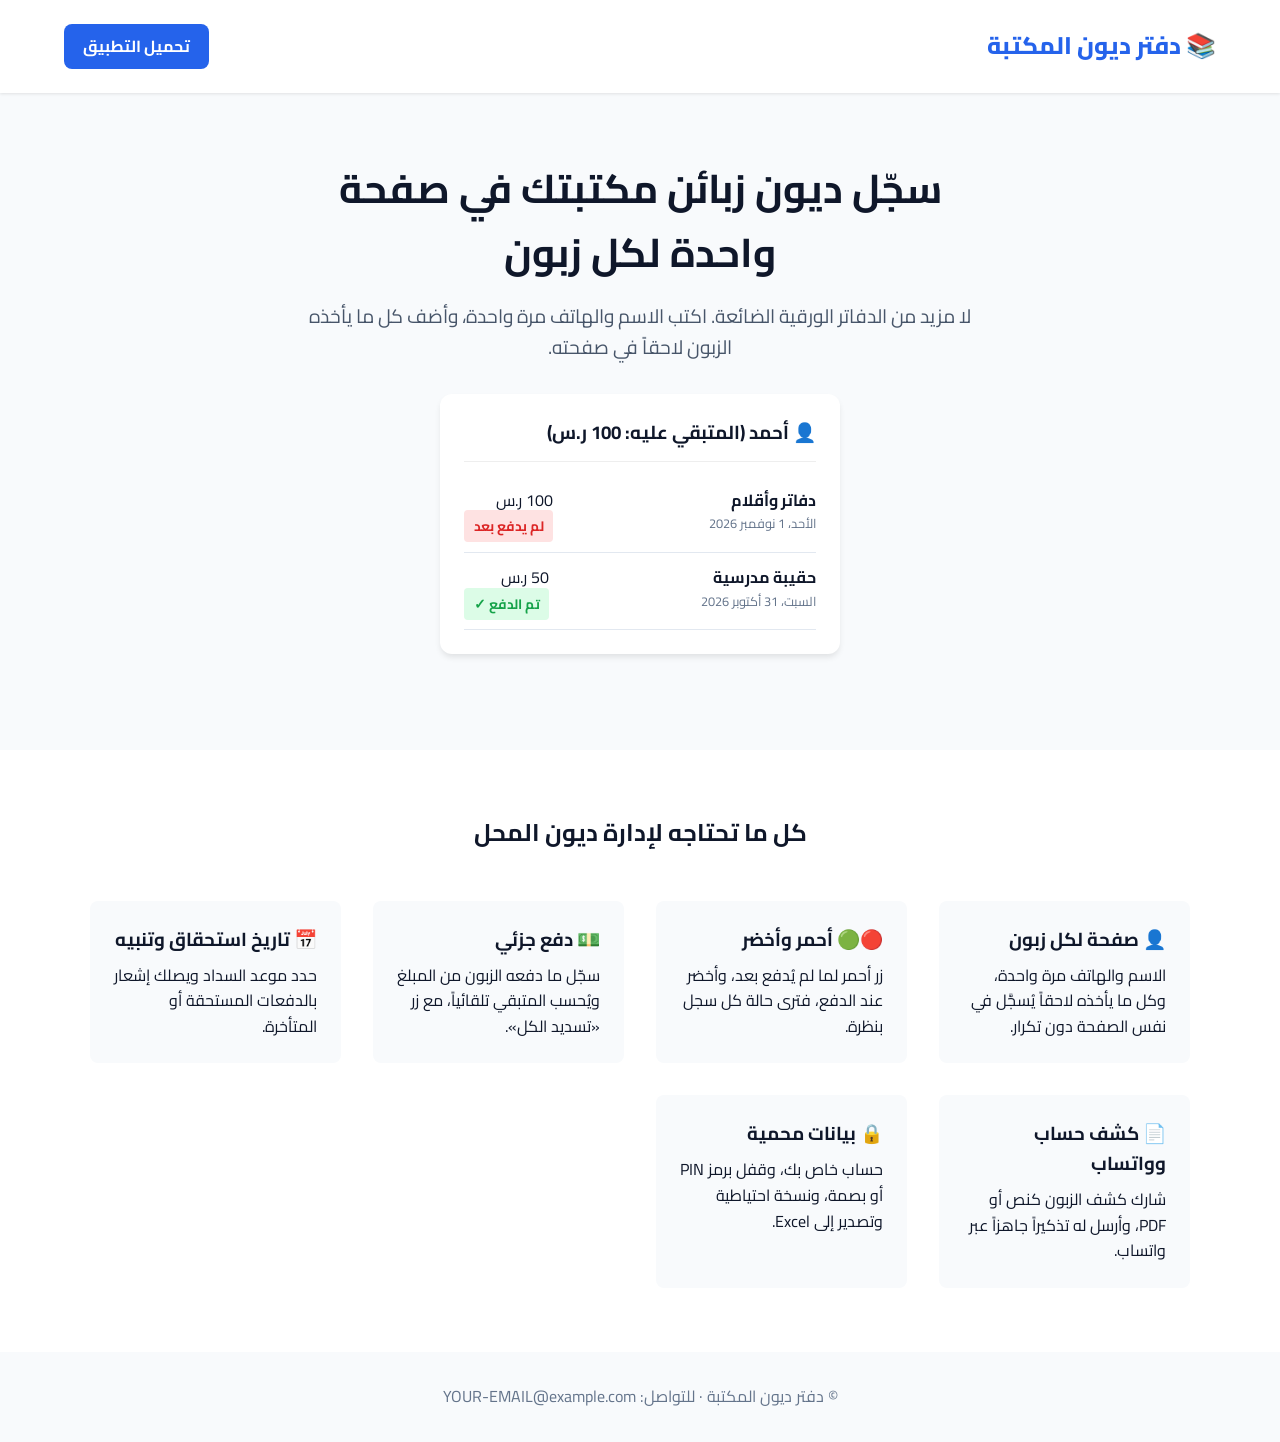
==== index.html @ e96f8ab3 "Add files via upload" ====
<!DOCTYPE html>
<html lang="ar" dir="rtl">
<head>
    <meta charset="UTF-8">
    <meta name="viewport" content="width=device-width, initial-scale=1.0">
    <title>دفتر ديون المكتبة | إدارة ديون المتاجر بسهولة</title>
    <meta name="description" content="تطبيق دفتر ديون المكتبة لإدارة حسابات الزبائن والديون والمدفوعات بسهولة وأمان.">
    
    <!-- الخط والتنسيقات -->
    <link href="https://fonts.googleapis.com/css2?family=Cairo:wght@400;600;700;800&display=swap" rel="stylesheet">
    <style>
        :root {
            --primary: #2563eb;
            --success: #16a34a;
            --danger: #dc2626;
            --bg-light: #f8fafc;
            --text-dark: #0f172a;
        }

        * {
            box-sizing: border-box;
            margin: 0;
            padding: 0;
            font-family: 'Cairo', sans-serif;
        }

        body {
            background-color: var(--bg-light);
            color: var(--text-dark);
            line-height: 1.6;
        }

        header {
            background: white;
            padding: 1.5rem 5%;
            box-shadow: 0 1px 3px rgba(0,0,0,0.1);
            display: flex;
            justify-content: space-between;
            align-items: center;
        }

        .logo {
            font-size: 1.5rem;
            font-weight: 800;
            color: var(--primary);
        }

        .btn-download {
            background: var(--primary);
            color: white;
            padding: 0.6rem 1.2rem;
            border-radius: 8px;
            text-decoration: none;
            font-weight: 700;
        }

        .hero {
            padding: 4rem 5%;
            text-align: center;
            max-width: 800px;
            margin: 0 auto;
        }

        .hero h1 {
            font-size: 2.5rem;
            margin-bottom: 1rem;
        }

        .hero p {
            font-size: 1.2rem;
            color: #475569;
            margin-bottom: 2rem;
        }

        .card-preview {
            background: white;
            border-radius: 12px;
            padding: 1.5rem;
            max-width: 400px;
            margin: 2rem auto;
            box-shadow: 0 4px 6px -1px rgba(0,0,0,0.1);
            text-align: right;
        }

        .item-row {
            display: flex;
            justify-content: space-between;
            padding: 0.8rem 0;
            border-bottom: 1px solid #e2e8f0;
        }

        .status-unpaid {
            background: #fee2e2;
            color: var(--danger);
            padding: 0.2rem 0.6rem;
            border-radius: 4px;
            font-size: 0.85rem;
            font-weight: bold;
        }

        .status-paid {
            background: #dcfce7;
            color: var(--success);
            padding: 0.2rem 0.6rem;
            border-radius: 4px;
            font-size: 0.85rem;
            font-weight: bold;
        }

        .features {
            padding: 4rem 5%;
            background: white;
        }

        .features h2 {
            text-align: center;
            margin-bottom: 3rem;
        }

        .grid {
            display: grid;
            grid-template-columns: repeat(auto-fit, minmax(250px, 1fr));
            gap: 2rem;
            max-width: 1100px;
            margin: 0 auto;
        }

        .feature-card {
            padding: 1.5rem;
            border-radius: 8px;
            background: var(--bg-light);
        }

        .feature-card h3 {
            margin-bottom: 0.5rem;
        }

        footer {
            text-align: center;
            padding: 2rem;
            color: #64748b;
        }
    </style>
</head>
<body>

    <header>
        <div class="logo">📚 دفتر ديون المكتبة</div>
        <a href="#download" class="btn-download">تحميل التطبيق</a>
    </header>

    <section class="hero">
        <h1>سجّل ديون زبائن مكتبتك في صفحة واحدة لكل زبون</h1>
        <p>لا مزيد من الدفاتر الورقية الضائعة. اكتب الاسم والهاتف مرة واحدة، وأضف كل ما يأخذه الزبون لاحقاً في صفحته.</p>
        
        <div class="card-preview">
            <h3>👤 أحمد (المتبقي عليه: 100 ر.س)</h3>
            <hr style="margin: 0.8rem 0; border: none; border-top: 1px solid #eee;">
            <div class="item-row">
                <div>
                    <strong>دفاتر وأقلام</strong>
                    <div style="font-size: 0.8rem; color: #64748b;">الأحد، 1 نوفمبر 2026</div>
                </div>
                <div>
                    <div>100 ر.س</div>
                    <span class="status-unpaid">لم يدفع بعد</span>
                </div>
            </div>
            <div class="item-row">
                <div>
                    <strong>حقيبة مدرسية</strong>
                    <div style="font-size: 0.8rem; color: #64748b;">السبت، 31 أكتوبر 2026</div>
                </div>
                <div>
                    <div>50 ر.س</div>
                    <span class="status-paid">تم الدفع ✓</span>
                </div>
            </div>
        </div>
    </section>

    <section class="features">
        <h2>كل ما تحتاجه لإدارة ديون المحل</h2>
        <div class="grid">
            <div class="feature-card">
                <h3>👤 صفحة لكل زبون</h3>
                <p>الاسم والهاتف مرة واحدة، وكل ما يأخذه لاحقاً يُسجَّل في نفس الصفحة دون تكرار.</p>
            </div>
            <div class="feature-card">
                <h3>🔴🟢 أحمر وأخضر</h3>
                <p>زر أحمر لما لم يُدفع بعد، وأخضر عند الدفع، فترى حالة كل سجل بنظرة.</p>
            </div>
            <div class="feature-card">
                <h3>💵 دفع جزئي</h3>
                <p>سجّل ما دفعه الزبون من المبلغ ويُحسب المتبقي تلقائياً، مع زر «تسديد الكل».</p>
            </div>
            <div class="feature-card">
                <h3>📅 تاريخ استحقاق وتنبيه</h3>
                <p>حدد موعد السداد ويصلك إشعار بالدفعات المستحقة أو المتأخرة.</p>
            </div>
            <div class="feature-card">
                <h3>📄 كشف حساب وواتساب</h3>
                <p>شارك كشف الزبون كنص أو PDF، وأرسل له تذكيراً جاهزاً عبر واتساب.</p>
            </div>
            <div class="feature-card">
                <h3>🔒 بيانات محمية</h3>
                <p>حساب خاص بك، وقفل برمز PIN أو بصمة، ونسخة احتياطية وتصدير إلى Excel.</p>
            </div>
        </div>
    </section>

    <footer>
        <p>© دفتر ديون المكتبة · للتواصل: YOUR-EMAIL@example.com</p>
    </footer>

</body>
</html>
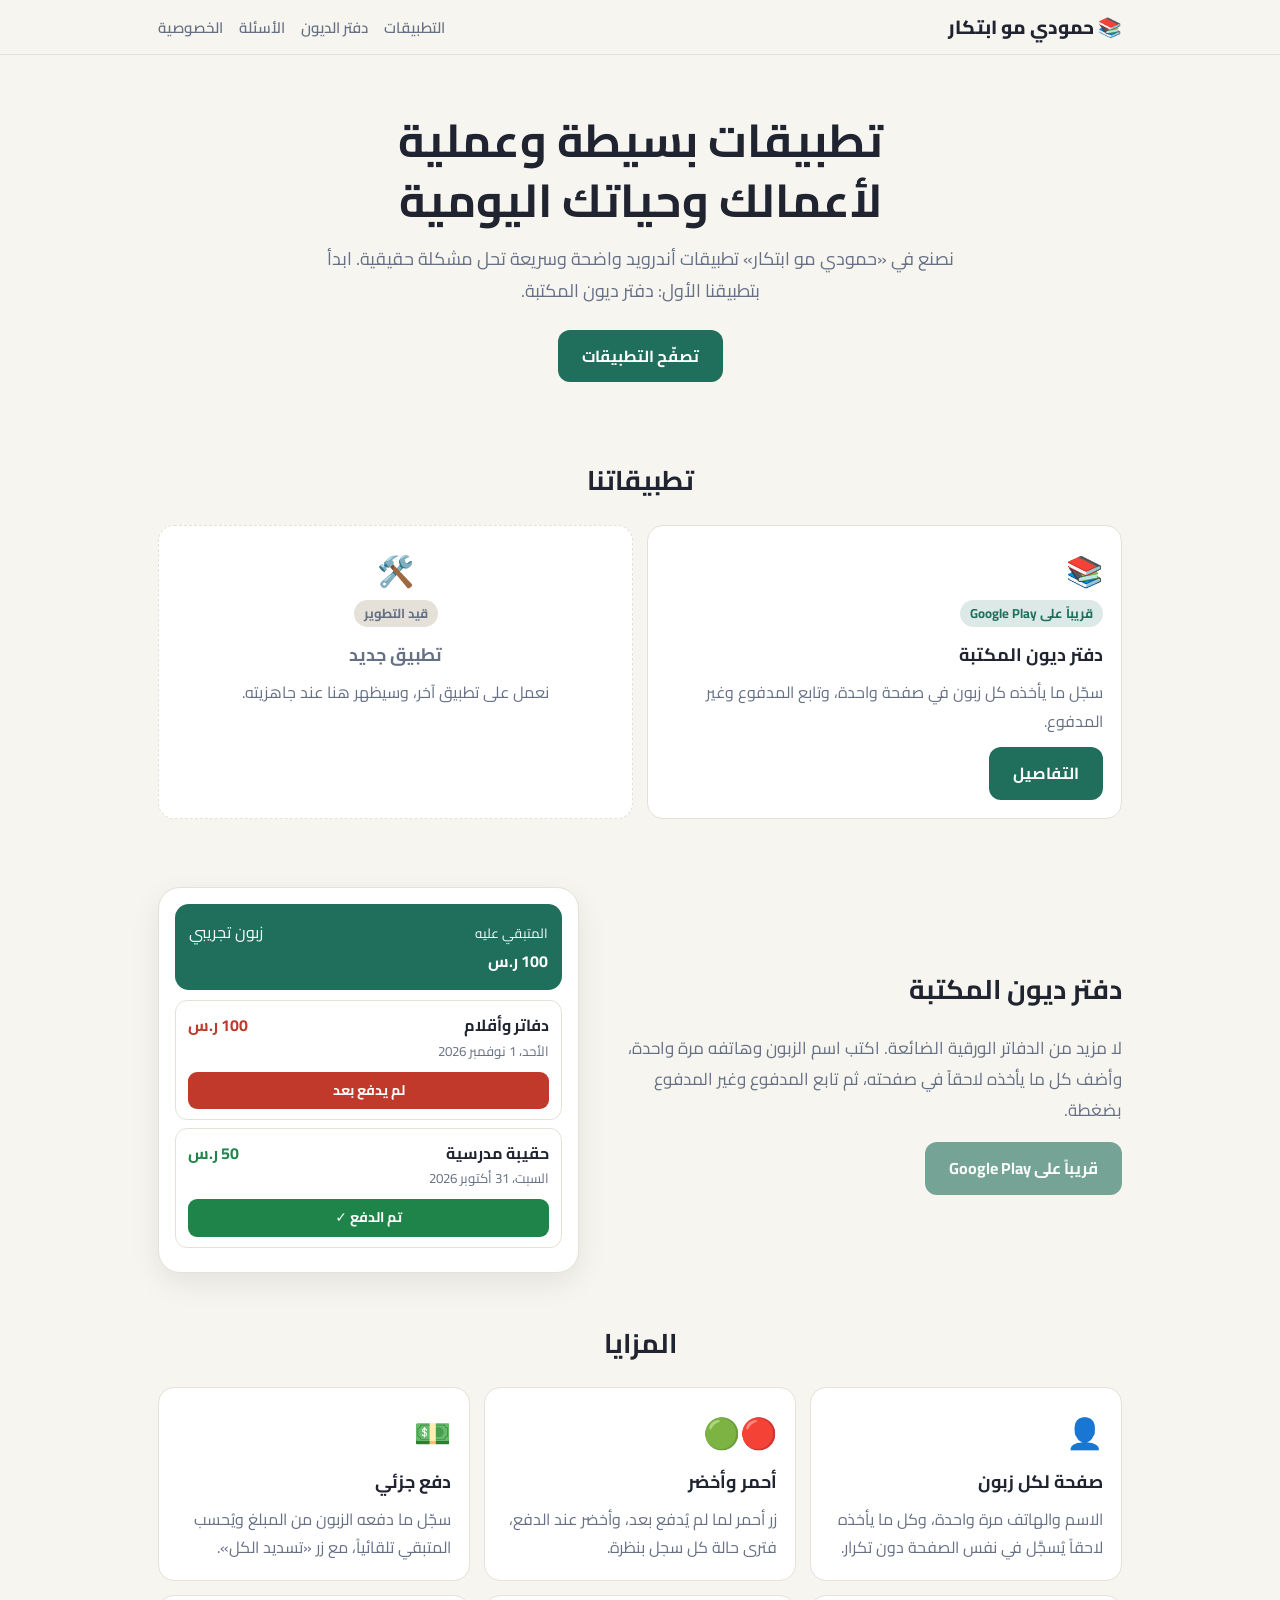
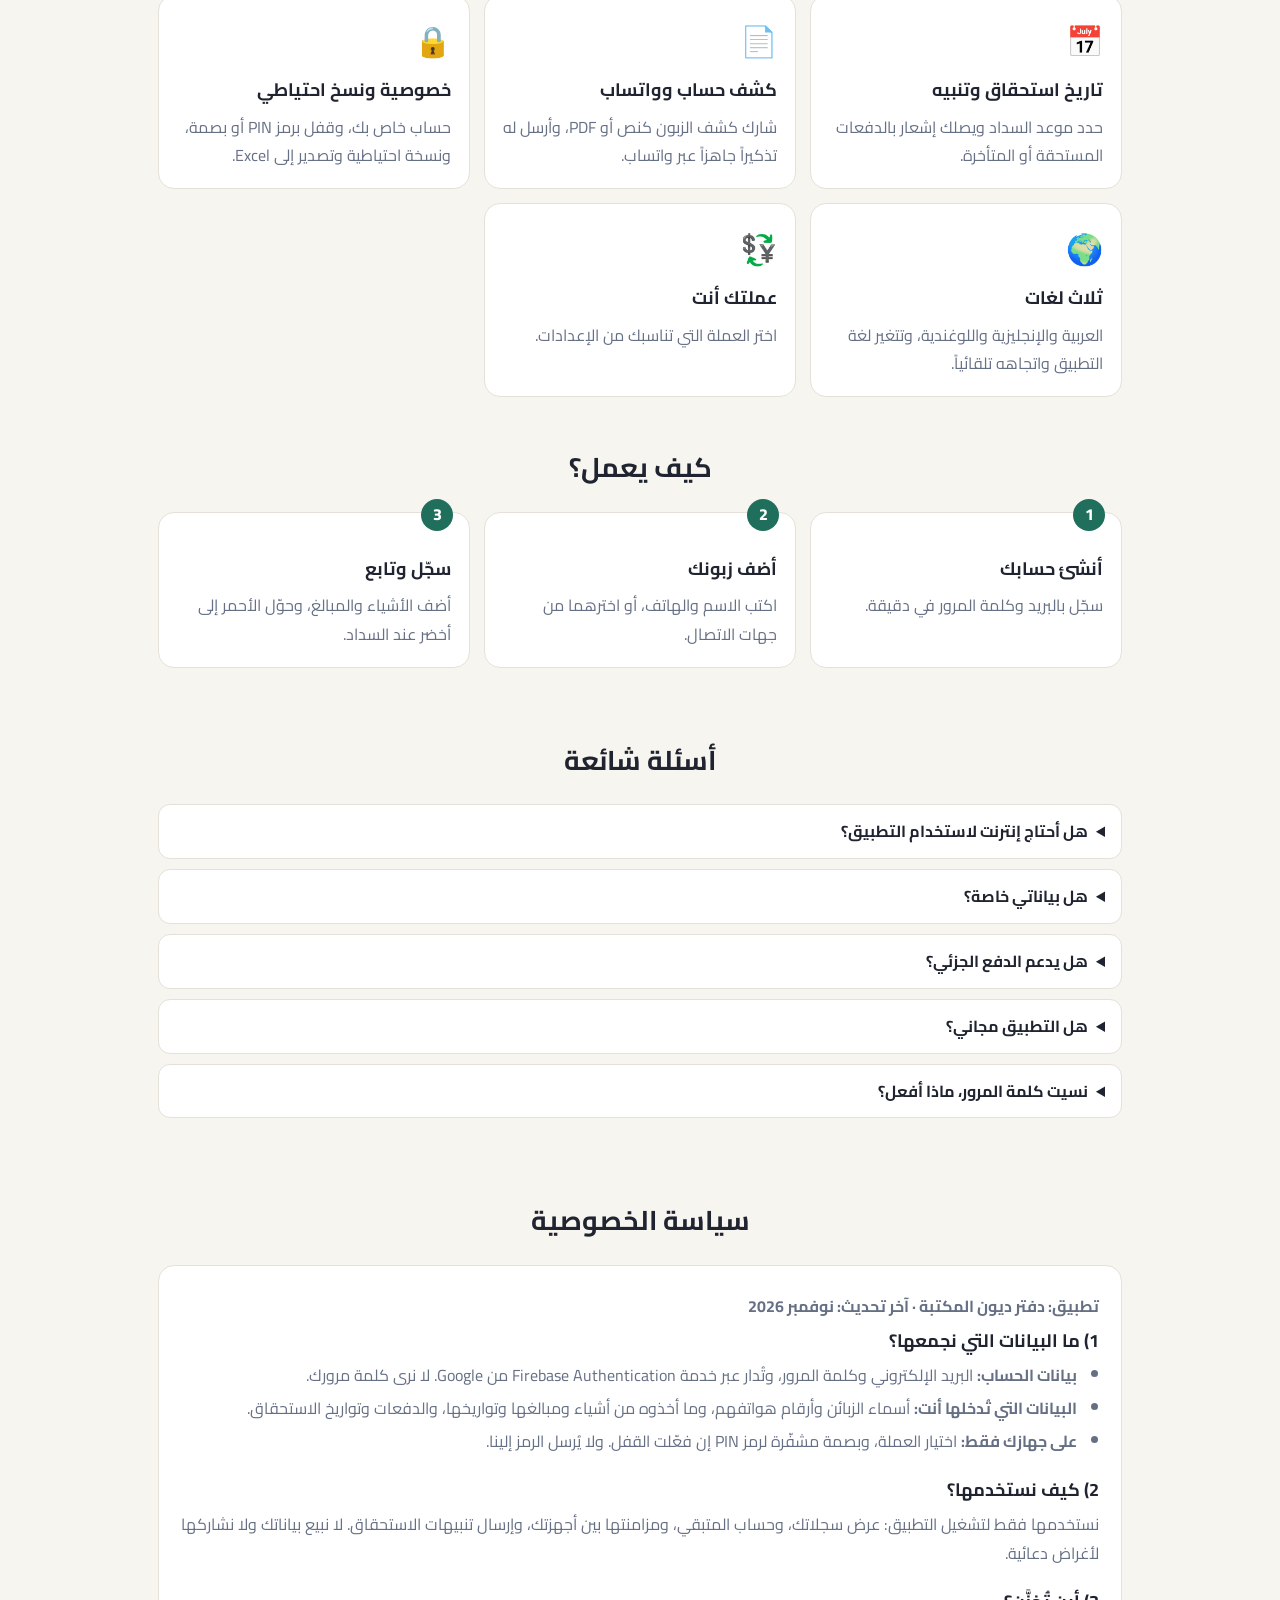
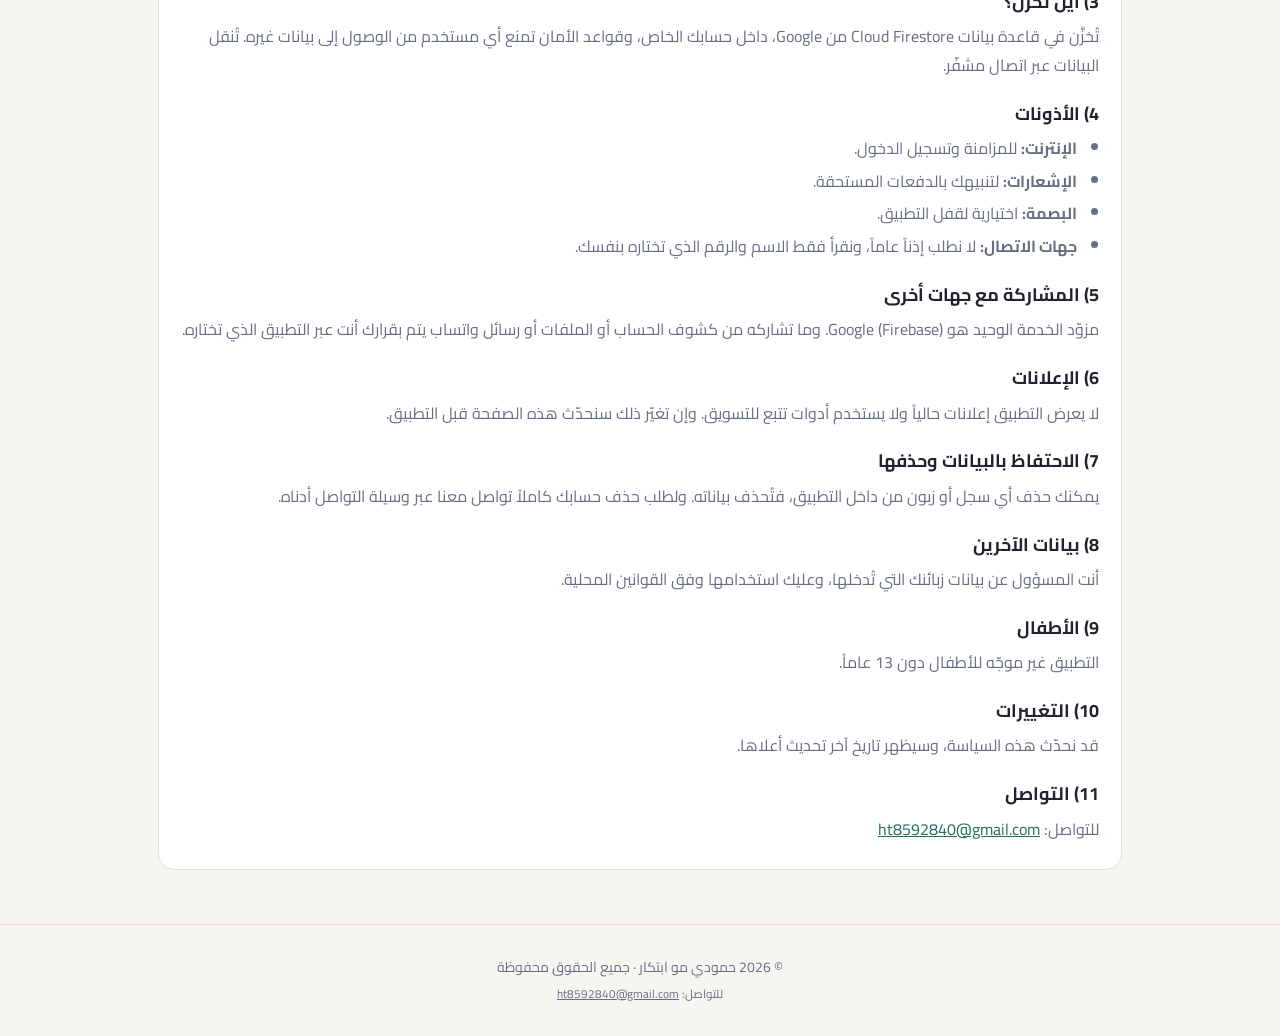
==== commit b2d23607: "Update landing page with final details and brand nameUpdate landing page files" ====
--- a/index.html
+++ b/index.html
@@ -1,217 +1,224 @@
-<!DOCTYPE html>
-<html lang="ar" dir="rtl">
-<head>
-    <meta charset="UTF-8">
-    <meta name="viewport" content="width=device-width, initial-scale=1.0">
-    <title>دفتر ديون المكتبة | إدارة ديون المتاجر بسهولة</title>
-    <meta name="description" content="تطبيق دفتر ديون المكتبة لإدارة حسابات الزبائن والديون والمدفوعات بسهولة وأمان.">
-    
-    <!-- الخط والتنسيقات -->
-    <link href="https://fonts.googleapis.com/css2?family=Cairo:wght@400;600;700;800&display=swap" rel="stylesheet">
-    <style>
-        :root {
-            --primary: #2563eb;
-            --success: #16a34a;
-            --danger: #dc2626;
-            --bg-light: #f8fafc;
-            --text-dark: #0f172a;
-        }
-
-        * {
-            box-sizing: border-box;
-            margin: 0;
-            padding: 0;
-            font-family: 'Cairo', sans-serif;
-        }
-
-        body {
-            background-color: var(--bg-light);
-            color: var(--text-dark);
-            line-height: 1.6;
-        }
-
-        header {
-            background: white;
-            padding: 1.5rem 5%;
-            box-shadow: 0 1px 3px rgba(0,0,0,0.1);
-            display: flex;
-            justify-content: space-between;
-            align-items: center;
-        }
-
-        .logo {
-            font-size: 1.5rem;
-            font-weight: 800;
-            color: var(--primary);
-        }
-
-        .btn-download {
-            background: var(--primary);
-            color: white;
-            padding: 0.6rem 1.2rem;
-            border-radius: 8px;
-            text-decoration: none;
-            font-weight: 700;
-        }
-
-        .hero {
-            padding: 4rem 5%;
-            text-align: center;
-            max-width: 800px;
-            margin: 0 auto;
-        }
-
-        .hero h1 {
-            font-size: 2.5rem;
-            margin-bottom: 1rem;
-        }
-
-        .hero p {
-            font-size: 1.2rem;
-            color: #475569;
-            margin-bottom: 2rem;
-        }
-
-        .card-preview {
-            background: white;
-            border-radius: 12px;
-            padding: 1.5rem;
-            max-width: 400px;
-            margin: 2rem auto;
-            box-shadow: 0 4px 6px -1px rgba(0,0,0,0.1);
-            text-align: right;
-        }
-
-        .item-row {
-            display: flex;
-            justify-content: space-between;
-            padding: 0.8rem 0;
-            border-bottom: 1px solid #e2e8f0;
-        }
-
-        .status-unpaid {
-            background: #fee2e2;
-            color: var(--danger);
-            padding: 0.2rem 0.6rem;
-            border-radius: 4px;
-            font-size: 0.85rem;
-            font-weight: bold;
-        }
-
-        .status-paid {
-            background: #dcfce7;
-            color: var(--success);
-            padding: 0.2rem 0.6rem;
-            border-radius: 4px;
-            font-size: 0.85rem;
-            font-weight: bold;
-        }
-
-        .features {
-            padding: 4rem 5%;
-            background: white;
-        }
-
-        .features h2 {
-            text-align: center;
-            margin-bottom: 3rem;
-        }
-
-        .grid {
-            display: grid;
-            grid-template-columns: repeat(auto-fit, minmax(250px, 1fr));
-            gap: 2rem;
-            max-width: 1100px;
-            margin: 0 auto;
-        }
-
-        .feature-card {
-            padding: 1.5rem;
-            border-radius: 8px;
-            background: var(--bg-light);
-        }
-
-        .feature-card h3 {
-            margin-bottom: 0.5rem;
-        }
-
-        footer {
-            text-align: center;
-            padding: 2rem;
-            color: #64748b;
-        }
-    </style>
-</head>
-<body>
-
-    <header>
-        <div class="logo">📚 دفتر ديون المكتبة</div>
-        <a href="#download" class="btn-download">تحميل التطبيق</a>
-    </header>
-
-    <section class="hero">
-        <h1>سجّل ديون زبائن مكتبتك في صفحة واحدة لكل زبون</h1>
-        <p>لا مزيد من الدفاتر الورقية الضائعة. اكتب الاسم والهاتف مرة واحدة، وأضف كل ما يأخذه الزبون لاحقاً في صفحته.</p>
-        
-        <div class="card-preview">
-            <h3>👤 أحمد (المتبقي عليه: 100 ر.س)</h3>
-            <hr style="margin: 0.8rem 0; border: none; border-top: 1px solid #eee;">
-            <div class="item-row">
-                <div>
-                    <strong>دفاتر وأقلام</strong>
-                    <div style="font-size: 0.8rem; color: #64748b;">الأحد، 1 نوفمبر 2026</div>
-                </div>
-                <div>
-                    <div>100 ر.س</div>
-                    <span class="status-unpaid">لم يدفع بعد</span>
-                </div>
-            </div>
-            <div class="item-row">
-                <div>
-                    <strong>حقيبة مدرسية</strong>
-                    <div style="font-size: 0.8rem; color: #64748b;">السبت، 31 أكتوبر 2026</div>
-                </div>
-                <div>
-                    <div>50 ر.س</div>
-                    <span class="status-paid">تم الدفع ✓</span>
-                </div>
-            </div>
-        </div>
-    </section>
-
-    <section class="features">
-        <h2>كل ما تحتاجه لإدارة ديون المحل</h2>
-        <div class="grid">
-            <div class="feature-card">
-                <h3>👤 صفحة لكل زبون</h3>
-                <p>الاسم والهاتف مرة واحدة، وكل ما يأخذه لاحقاً يُسجَّل في نفس الصفحة دون تكرار.</p>
-            </div>
-            <div class="feature-card">
-                <h3>🔴🟢 أحمر وأخضر</h3>
-                <p>زر أحمر لما لم يُدفع بعد، وأخضر عند الدفع، فترى حالة كل سجل بنظرة.</p>
-            </div>
-            <div class="feature-card">
-                <h3>💵 دفع جزئي</h3>
-                <p>سجّل ما دفعه الزبون من المبلغ ويُحسب المتبقي تلقائياً، مع زر «تسديد الكل».</p>
-            </div>
-            <div class="feature-card">
-                <h3>📅 تاريخ استحقاق وتنبيه</h3>
-                <p>حدد موعد السداد ويصلك إشعار بالدفعات المستحقة أو المتأخرة.</p>
-            </div>
-            <div class="feature-card">
-                <h3>📄 كشف حساب وواتساب</h3>
-                <p>شارك كشف الزبون كنص أو PDF، وأرسل له تذكيراً جاهزاً عبر واتساب.</p>
-            </div>
-            <div class="feature-card">
-                <h3>🔒 بيانات محمية</h3>
-                <p>حساب خاص بك، وقفل برمز PIN أو بصمة، ونسخة احتياطية وتصدير إلى Excel.</p>
-            </div>
-        </div>
-    </section>
-
-    <footer>
-        <p>© دفتر ديون المكتبة · للتواصل: YOUR-EMAIL@example.com</p>
-    </footer>
-
-</body>
-</html>+<!DOCTYPE html>
+<html lang="ar" dir="rtl">
+<head>
+<meta charset="utf-8">
+<meta name="viewport" content="width=device-width, initial-scale=1, viewport-fit=cover">
+<!-- ملاحظة: اسم العلامة "حمودي مو ابتكار" يظهر في عدة أماكن. لتغييره استخدم Ctrl+H في VS Code. -->
+<title>تطبيقات حمودي مو ابتكار | دفتر ديون المكتبة وتطبيقات عملية أخرى</title>
+<meta name="description" content="حمودي مو ابتكار: تطبيقات أندرويد بسيطة وسريعة تحل مشكلة حقيقية. أول تطبيق: دفتر ديون المكتبة لتسجيل ديون الزبائن ومتابعة المدفوعات بالعربية والإنجليزية واللوغندية.">
+<meta name="keywords" content="حمودي مو ابتكار, تطبيقات أندرويد, دفتر ديون, تطبيق ديون المكتبة, تسجيل ديون الزبائن">
+<link rel="canonical" href="https://ht8592840-crypto.github.io/hamoudi-moe-library-debts/">
+<meta property="og:type" content="website">
+<meta property="og:title" content="تطبيقات حمودي مو ابتكار">
+<meta property="og:description" content="تطبيقات بسيطة وعملية للأعمال الصغيرة. أول تطبيق: دفتر ديون المكتبة.">
+<meta property="og:url" content="https://ht8592840-crypto.github.io/hamoudi-moe-library-debts/">
+<meta property="og:locale" content="ar_AR">
+<meta name="theme-color" content="#1f6f5c">
+<link rel="icon" href="data:image/svg+xml,%3Csvg xmlns='http://www.w3.org/2000/svg' viewBox='0 0 100 100'%3E%3Ctext y='.9em' font-size='90'%3E📚%3C/text%3E%3C/svg%3E">
+<link rel="preconnect" href="https://fonts.googleapis.com">
+<link rel="preconnect" href="https://fonts.gstatic.com" crossorigin>
+<link href="https://fonts.googleapis.com/css2?family=Cairo:wght@400;600;800&display=swap" rel="stylesheet">
+<script type="application/ld+json">
+{"@context":"https://schema.org","@graph":[
+{"@type":"Organization","name":"حمودي مو ابتكار","alternateName":"Hamoudi Mo Ibtikar","url":"https://ht8592840-crypto.github.io/hamoudi-moe-library-debts/"},
+{"@type":"SoftwareApplication","name":"دفتر ديون المكتبة","operatingSystem":"Android","applicationCategory":"BusinessApplication","description":"تطبيق لتسجيل ديون زبائن المكتبات والمحلات ومتابعة المدفوع وغير المدفوع.","inLanguage":["ar","en","lg"],"publisher":{"@type":"Organization","name":"حمودي مو ابتكار"}},
+{"@type":"FAQPage","mainEntity":[
+{"@type":"Question","name":"هل أحتاج إنترنت لاستخدام التطبيق؟","acceptedAnswer":{"@type":"Answer","text":"تُحفظ بياناتك في حسابك وتتزامن عند توفر الإنترنت، ويمكنك التسجيل مؤقتاً دون اتصال ثم تُرفع البيانات تلقائياً."}},
+{"@type":"Question","name":"هل بياناتي خاصة؟","acceptedAnswer":{"@type":"Answer","text":"نعم، لكل مستخدم حسابه ولا يصل أحد إلى بياناتك غيرك، ويمكنك إضافة قفل برمز PIN أو بصمة."}},
+{"@type":"Question","name":"هل يدعم الدفع الجزئي؟","acceptedAnswer":{"@type":"Answer","text":"نعم، سجّل أي دفعة جزئية وسيُحسب المتبقي تلقائياً."}},
+{"@type":"Question","name":"هل التطبيق مجاني؟","acceptedAnswer":{"@type":"Answer","text":"سيُعلَن السعر على صفحة التطبيق في Google Play عند النشر."}}]}
+]}
+</script>
+<style>
+:root{--bg:#f7f5f0;--card:#fff;--tx:#1f2430;--mut:#667085;--pri:#1f6f5c;--onp:#fff;--red:#c0392b;--grn:#1e8449;--bd:#e5e1d8;box-sizing:border-box;padding-top:env(safe-area-inset-top,0px);padding-bottom:env(safe-area-inset-bottom,0px)}
+@media(prefers-color-scheme:dark){:root:not([data-theme="light"]){--bg:#14171c;--card:#1d2128;--tx:#eceef2;--mut:#98a0ad;--pri:#3fb59a;--onp:#0b1613;--red:#e0554a;--grn:#2fa05a;--bd:#2b313b;color-scheme:dark}}
+:root[data-theme="dark"]{--bg:#14171c;--card:#1d2128;--tx:#eceef2;--mut:#98a0ad;--pri:#3fb59a;--onp:#0b1613;--red:#e0554a;--grn:#2fa05a;--bd:#2b313b;color-scheme:dark}
+*{box-sizing:border-box}html{scroll-behavior:smooth;scroll-padding-top:70px}
+body{margin:0;background:var(--bg);color:var(--tx);font-family:'Cairo',system-ui,-apple-system,"Segoe UI",Tahoma,Arial,sans-serif;line-height:1.8}
+a{color:var(--pri)}
+.w{max-width:1000px;margin:0 auto;padding:0 18px}
+header{position:sticky;top:0;z-index:5;background:var(--bg);border-bottom:1px solid var(--bd)}
+header .w{display:flex;justify-content:space-between;align-items:center;gap:10px;padding-top:10px;padding-bottom:10px}
+.logo{font-weight:800;font-size:19px;text-decoration:none;color:var(--tx)}
+nav{display:flex;gap:16px;font-size:15px;font-weight:600}nav a{text-decoration:none;color:var(--mut)}nav a:hover{color:var(--pri)}
+.btn{display:inline-block;background:var(--pri);color:var(--onp);padding:12px 24px;border-radius:12px;font-weight:700;text-decoration:none;border:0;font-family:inherit;font-size:16px}
+.btn.g{background:transparent;color:var(--pri);border:2px solid var(--pri)}
+.btn.off{opacity:.6;pointer-events:none}
+.hero{text-align:center;padding:56px 0 40px}
+h1{font-size:clamp(28px,5.5vw,46px);line-height:1.3;margin:0 0 12px}
+.hero p{color:var(--mut);font-size:18px;max-width:640px;margin:0 auto 22px}
+section{padding:34px 0}h2{font-size:27px;margin:0 0 20px;text-align:center}
+.grid{display:grid;grid-template-columns:repeat(auto-fit,minmax(250px,1fr));gap:14px}
+.card{background:var(--card);border:1px solid var(--bd);border-radius:16px;padding:18px}
+.card h3{margin:6px 0;font-size:18px}.card p{margin:0;color:var(--mut)}.ic{font-size:30px}
+.tag{display:inline-block;font-size:13px;font-weight:700;padding:2px 10px;border-radius:20px;background:var(--bd);color:var(--mut);margin-bottom:6px}
+.tag.soon{background:rgba(31,111,92,.15);color:var(--pri)}
+.app-card .btn{margin-top:12px}.app-card.ph{border-style:dashed;text-align:center;color:var(--mut)}
+.app{display:grid;grid-template-columns:1.1fr .9fr;gap:28px;align-items:center}
+.app h2{text-align:start}.app p.lead{color:var(--mut);font-size:17px}
+.mock{background:var(--card);border:1px solid var(--bd);border-radius:22px;padding:16px;box-shadow:0 10px 30px rgba(0,0,0,.08)}
+.mock .top{background:var(--pri);color:var(--onp);border-radius:14px;padding:14px;display:flex;justify-content:space-between;margin-bottom:10px}
+.it{border:1px solid var(--bd);border-radius:12px;padding:10px 12px;margin-bottom:8px}
+.it div{display:flex;justify-content:space-between}.it small{color:var(--mut);display:block}
+.st{margin-top:8px;border-radius:9px;color:#fff;text-align:center;padding:6px;font-size:14px;font-weight:700;display:block}
+.r{background:var(--red)}.p{background:var(--grn)}
+.steps{counter-reset:s}.steps .card{position:relative;padding-top:34px}
+.steps .card::before{counter-increment:s;content:counter(s);position:absolute;top:-14px;inset-inline-start:16px;background:var(--pri);color:var(--onp);width:32px;height:32px;border-radius:50%;display:grid;place-items:center;font-weight:800}
+details{background:var(--card);border:1px solid var(--bd);border-radius:12px;padding:12px 16px;margin-bottom:10px}
+summary{cursor:pointer;font-weight:700}details p{color:var(--mut);margin:8px 0 0}
+.pol{background:var(--card);border:1px solid var(--bd);border-radius:16px;padding:22px}
+.pol h3{margin:18px 0 4px;font-size:18px}.pol h3:first-of-type{margin-top:0}.pol p,.pol li{color:var(--mut);margin:4px 0}.pol ul{padding-inline-start:22px;margin:4px 0}
+footer{padding:30px 0;color:var(--mut);text-align:center;font-size:14px;border-top:1px solid var(--bd);margin-top:20px}
+footer a{color:inherit}
+@media(max-width:760px){.app{grid-template-columns:1fr}nav a:nth-child(n+3){display:none}.hero{padding:36px 0 24px}}
+</style>
+</head>
+<body>
+
+<header><div class="w">
+  <a class="logo" href="#top">📚 حمودي مو ابتكار</a>
+  <nav aria-label="التنقل الرئيسي"><a href="#apps">التطبيقات</a><a href="#library-debts">دفتر الديون</a><a href="#faq">الأسئلة</a><a href="#privacy">الخصوصية</a></nav>
+</div></header>
+
+<main id="top">
+<div class="w hero">
+  <h1>تطبيقات بسيطة وعملية<br>لأعمالك وحياتك اليومية</h1>
+  <p>نصنع في «حمودي مو ابتكار» تطبيقات أندرويد واضحة وسريعة تحل مشكلة حقيقية. ابدأ بتطبيقنا الأول: دفتر ديون المكتبة.</p>
+  <a class="btn" href="#apps">تصفّح التطبيقات</a>
+</div>
+
+<!-- ========== قائمة التطبيقات ========== -->
+<section id="apps"><div class="w">
+  <h2>تطبيقاتنا</h2>
+  <div class="grid">
+
+    <article class="card app-card">
+      <div class="ic">📚</div>
+      <span class="tag soon">قريباً على Google Play</span>
+      <h3>دفتر ديون المكتبة</h3>
+      <p>سجّل ما يأخذه كل زبون في صفحة واحدة، وتابع المدفوع وغير المدفوع.</p>
+      <a class="btn" href="#library-debts">التفاصيل</a>
+    </article>
+
+    <article class="card app-card ph">
+      <div class="ic">🛠️</div>
+      <span class="tag">قيد التطوير</span>
+      <h3>تطبيق جديد</h3>
+      <p>نعمل على تطبيق آخر، وسيظهر هنا عند جاهزيته.</p>
+    </article>
+
+  </div>
+</div></section>
+
+<!-- ========== قسم تطبيق: دفتر ديون المكتبة ========== -->
+<section id="library-debts"><div class="w">
+  <div class="app">
+    <div>
+      <h2>دفتر ديون المكتبة</h2>
+      <p class="lead">لا مزيد من الدفاتر الورقية الضائعة. اكتب اسم الزبون وهاتفه مرة واحدة، وأضف كل ما يأخذه لاحقاً في صفحته، ثم تابع المدفوع وغير المدفوع بضغطة.</p>
+      <!-- زر التحميل -->
+      <a class="btn off" id="download" href="#library-debts" aria-disabled="true">قريباً على Google Play</a>
+    </div>
+    <div class="mock" aria-label="مثال توضيحي لصفحة زبون">
+      <div class="top"><div><small>المتبقي عليه</small><br><b>100 ر.س</b></div><div>زبون تجريبي</div></div>
+      <div class="it"><div><b>دفاتر وأقلام</b><b style="color:var(--red)">100 ر.س</b></div><small>الأحد، 1 نوفمبر 2026</small><span class="st r">لم يدفع بعد</span></div>
+      <div class="it"><div><b>حقيبة مدرسية</b><b style="color:var(--grn)">50 ر.س</b></div><small>السبت، 31 أكتوبر 2026</small><span class="st p">تم الدفع ✓</span></div>
+    </div>
+  </div>
+
+  <h2 style="margin-top:46px">المزايا</h2>
+  <div class="grid">
+    <div class="card"><div class="ic">👤</div><h3>صفحة لكل زبون</h3><p>الاسم والهاتف مرة واحدة، وكل ما يأخذه لاحقاً يُسجَّل في نفس الصفحة دون تكرار.</p></div>
+    <div class="card"><div class="ic">🔴🟢</div><h3>أحمر وأخضر</h3><p>زر أحمر لما لم يُدفع بعد، وأخضر عند الدفع، فترى حالة كل سجل بنظرة.</p></div>
+    <div class="card"><div class="ic">💵</div><h3>دفع جزئي</h3><p>سجّل ما دفعه الزبون من المبلغ ويُحسب المتبقي تلقائياً، مع زر «تسديد الكل».</p></div>
+    <div class="card"><div class="ic">📅</div><h3>تاريخ استحقاق وتنبيه</h3><p>حدد موعد السداد ويصلك إشعار بالدفعات المستحقة أو المتأخرة.</p></div>
+    <div class="card"><div class="ic">📄</div><h3>كشف حساب وواتساب</h3><p>شارك كشف الزبون كنص أو PDF، وأرسل له تذكيراً جاهزاً عبر واتساب.</p></div>
+    <div class="card"><div class="ic">🔒</div><h3>خصوصية ونسخ احتياطي</h3><p>حساب خاص بك، وقفل برمز PIN أو بصمة، ونسخة احتياطية وتصدير إلى Excel.</p></div>
+    <div class="card"><div class="ic">🌍</div><h3>ثلاث لغات</h3><p>العربية والإنجليزية واللوغندية، وتتغير لغة التطبيق واتجاهه تلقائياً.</p></div>
+    <div class="card"><div class="ic">💱</div><h3>عملتك أنت</h3><p>اختر العملة التي تناسبك من الإعدادات.</p></div>
+  </div>
+
+  <h2 style="margin-top:46px">كيف يعمل؟</h2>
+  <div class="grid steps">
+    <div class="card"><h3>أنشئ حسابك</h3><p>سجّل بالبريد وكلمة المرور في دقيقة.</p></div>
+    <div class="card"><h3>أضف زبونك</h3><p>اكتب الاسم والهاتف، أو اخترهما من جهات الاتصال.</p></div>
+    <div class="card"><h3>سجّل وتابع</h3><p>أضف الأشياء والمبالغ، وحوّل الأحمر إلى أخضر عند السداد.</p></div>
+  </div>
+</div></section>
+
+<!-- ========== الأسئلة الشائعة ========== -->
+<section id="faq"><div class="w">
+  <h2>أسئلة شائعة</h2>
+  <details><summary>هل أحتاج إنترنت لاستخدام التطبيق؟</summary><p>تُحفظ بياناتك في حسابك وتتزامن عند توفر الإنترنت، ويمكنك التسجيل مؤقتاً دون اتصال ثم تُرفع البيانات تلقائياً.</p></details>
+  <details><summary>هل بياناتي خاصة؟</summary><p>نعم، لكل مستخدم حسابه ولا يصل أحد إلى بياناتك غيرك، ويمكنك إضافة قفل برمز PIN أو بصمة.</p></details>
+  <details><summary>هل يدعم الدفع الجزئي؟</summary><p>نعم، سجّل أي دفعة جزئية وسيُحسب المتبقي تلقائياً.</p></details>
+  <details><summary>هل التطبيق مجاني؟</summary><p>سيُعلَن السعر على صفحة التطبيق في Google Play عند النشر.</p></details>
+  <details><summary>نسيت كلمة المرور، ماذا أفعل؟</summary><p>من شاشة الدخول اضغط «نسيت كلمة المرور؟» وأدخل بريدك، وسيصلك رابط لإعادة التعيين (تفقد الرسائل غير المرغوبة أيضاً).</p></details>
+</div></section>
+
+<!-- ========== سياسة الخصوصية ========== -->
+<section id="privacy"><div class="w">
+  <h2>سياسة الخصوصية</h2>
+  <div class="pol">
+    <p><b>تطبيق: دفتر ديون المكتبة · آخر تحديث: نوفمبر 2026</b></p>
+
+    <h3>1) ما البيانات التي نجمعها؟</h3>
+    <ul>
+      <li><b>بيانات الحساب:</b> البريد الإلكتروني وكلمة المرور، وتُدار عبر خدمة Firebase Authentication من Google. لا نرى كلمة مرورك.</li>
+      <li><b>البيانات التي تُدخلها أنت:</b> أسماء الزبائن وأرقام هواتفهم، وما أخذوه من أشياء ومبالغها وتواريخها، والدفعات وتواريخ الاستحقاق.</li>
+      <li><b>على جهازك فقط:</b> اختيار العملة، وبصمة مشفّرة لرمز PIN إن فعّلت القفل. ولا يُرسل الرمز إلينا.</li>
+    </ul>
+
+    <h3>2) كيف نستخدمها؟</h3>
+    <p>نستخدمها فقط لتشغيل التطبيق: عرض سجلاتك، وحساب المتبقي، ومزامنتها بين أجهزتك، وإرسال تنبيهات الاستحقاق. لا نبيع بياناتك ولا نشاركها لأغراض دعائية.</p>
+
+    <h3>3) أين تُخزَّن؟</h3>
+    <p>تُخزَّن في قاعدة بيانات Cloud Firestore من Google، داخل حسابك الخاص، وقواعد الأمان تمنع أي مستخدم من الوصول إلى بيانات غيره. تُنقل البيانات عبر اتصال مشفّر.</p>
+
+    <h3>4) الأذونات</h3>
+    <ul>
+      <li><b>الإنترنت:</b> للمزامنة وتسجيل الدخول.</li>
+      <li><b>الإشعارات:</b> لتنبيهك بالدفعات المستحقة.</li>
+      <li><b>البصمة:</b> اختيارية لقفل التطبيق.</li>
+      <li><b>جهات الاتصال:</b> لا نطلب إذناً عاماً، ونقرأ فقط الاسم والرقم الذي تختاره بنفسك.</li>
+    </ul>
+
+    <h3>5) المشاركة مع جهات أخرى</h3>
+    <p>مزوّد الخدمة الوحيد هو Google (Firebase). وما تشاركه من كشوف الحساب أو الملفات أو رسائل واتساب يتم بقرارك أنت عبر التطبيق الذي تختاره.</p>
+
+    <h3>6) الإعلانات</h3>
+    <p>لا يعرض التطبيق إعلانات حالياً ولا يستخدم أدوات تتبع للتسويق. وإن تغيّر ذلك سنحدّث هذه الصفحة قبل التطبيق.</p>
+
+    <h3>7) الاحتفاظ بالبيانات وحذفها</h3>
+    <p>يمكنك حذف أي سجل أو زبون من داخل التطبيق، فتُحذف بياناته. ولطلب حذف حسابك كاملاً تواصل معنا عبر وسيلة التواصل أدناه.</p>
+
+    <h3>8) بيانات الآخرين</h3>
+    <p>أنت المسؤول عن بيانات زبائنك التي تُدخلها، وعليك استخدامها وفق القوانين المحلية.</p>
+
+    <h3>9) الأطفال</h3>
+    <p>التطبيق غير موجّه للأطفال دون 13 عاماً.</p>
+
+    <h3>10) التغييرات</h3>
+    <p>قد نحدّث هذه السياسة، وسيظهر تاريخ آخر تحديث أعلاها.</p>
+
+    <h3>11) التواصل</h3>
+    <p id="contact-line">للتواصل: عبر البريد الإلكتروني أدناه.</p>
+  </div>
+</div></section>
+</main>
+
+<footer><div class="w">© <span id="yr">2026</span> حمودي مو ابتكار · جميع الحقوق محفوظة<br><small id="contact-foot"></small></div></footer>
+
+<script>
+/* ===== إعدادات التواصل ===== */
+var CONTACT_EMAIL = "ht8592840@gmail.com";
+
+document.getElementById("yr").textContent = new Date().getFullYear();
+if (CONTACT_EMAIL) {
+  var a = '<a href="mailto:' + CONTACT_EMAIL + '">' + CONTACT_EMAIL + '</a>';
+  document.getElementById("contact-line").innerHTML = "للتواصل: " + a;
+  document.getElementById("contact-foot").innerHTML = "للتواصل: " + a;
+}
+</script>
+</body>
+</html>
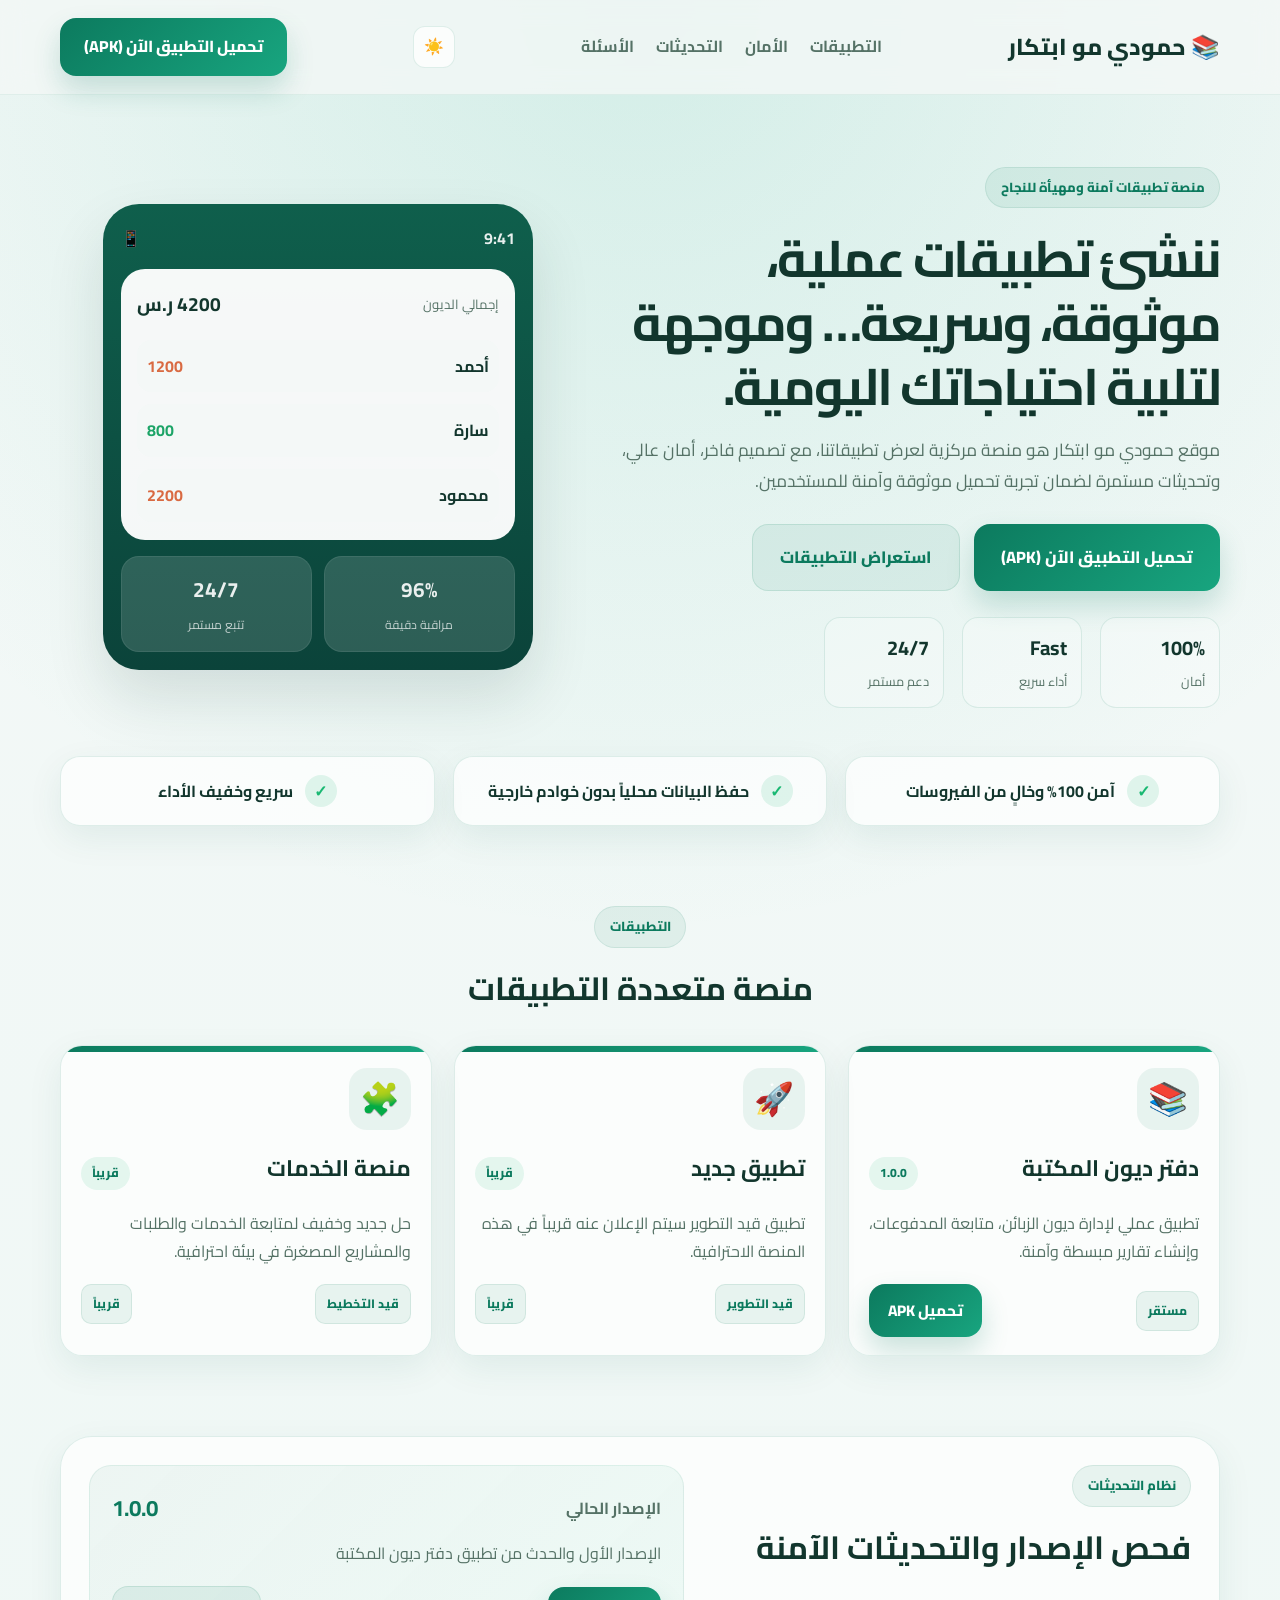
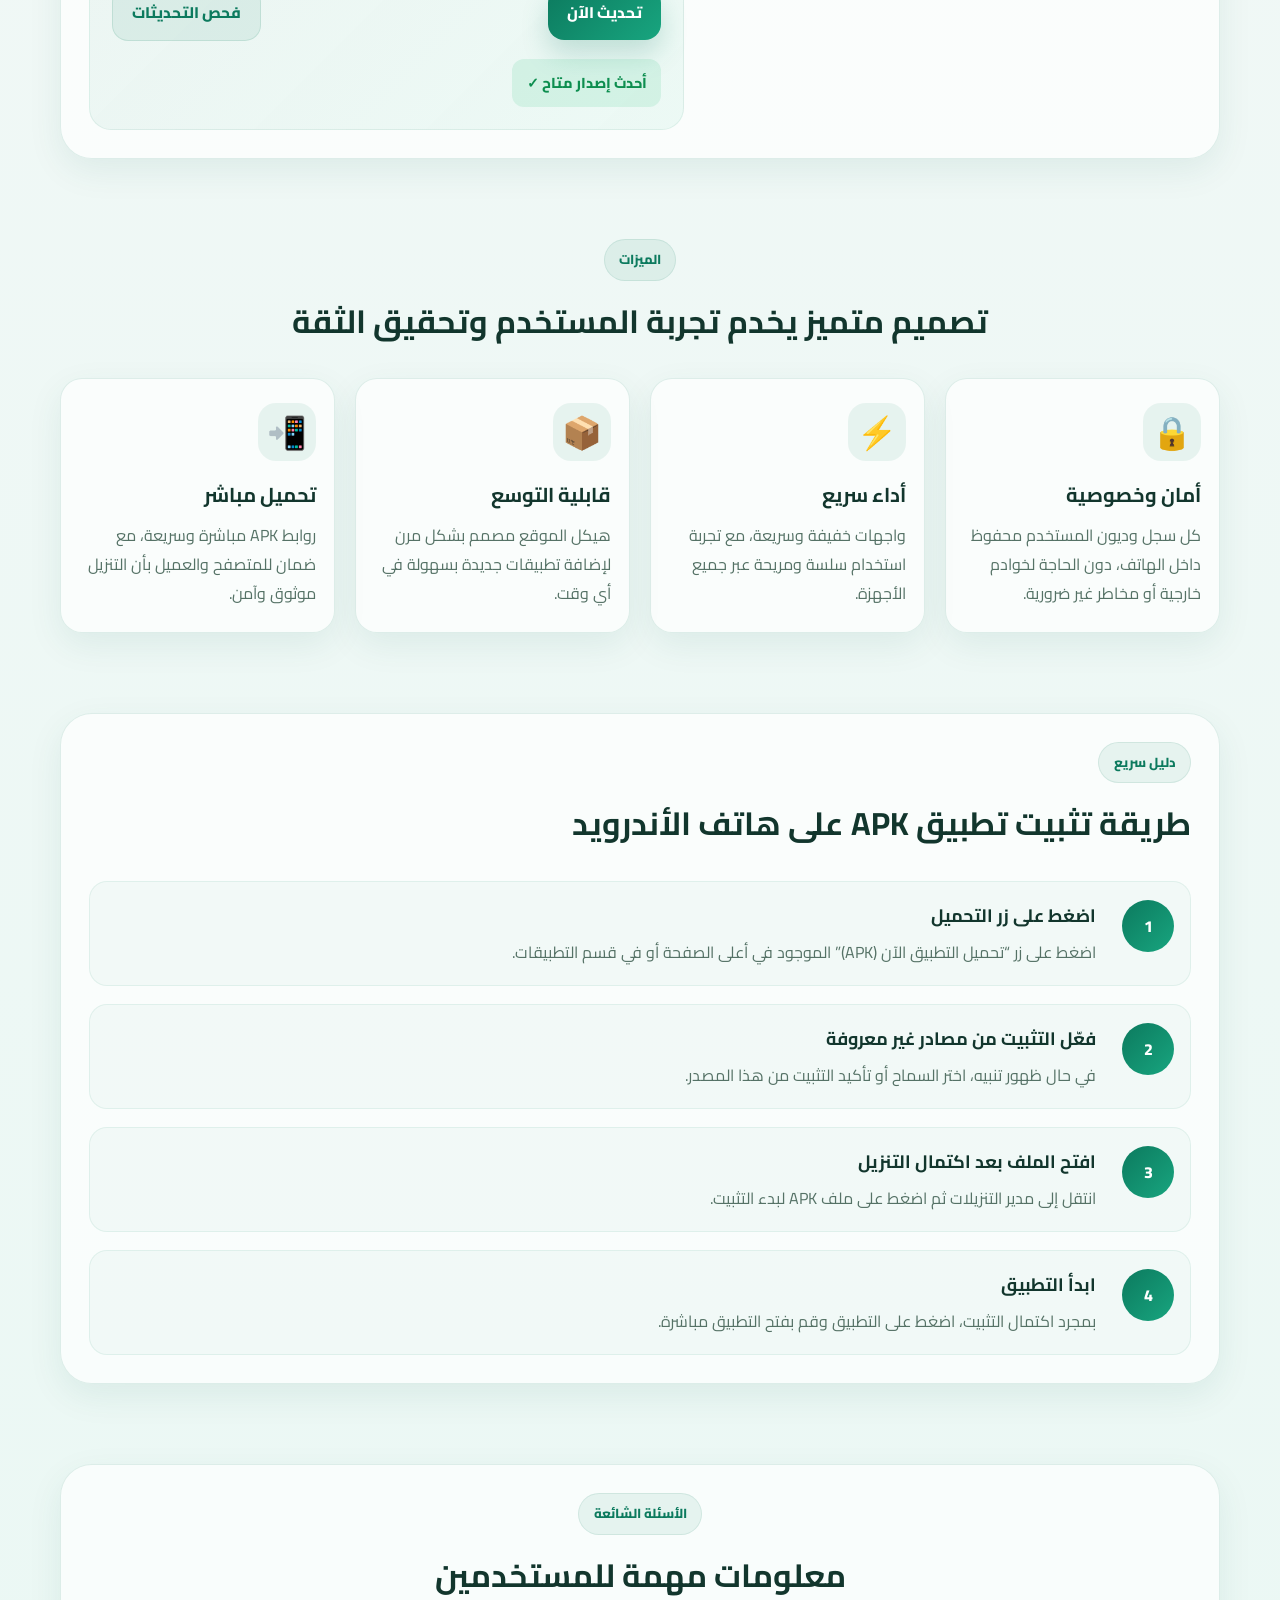
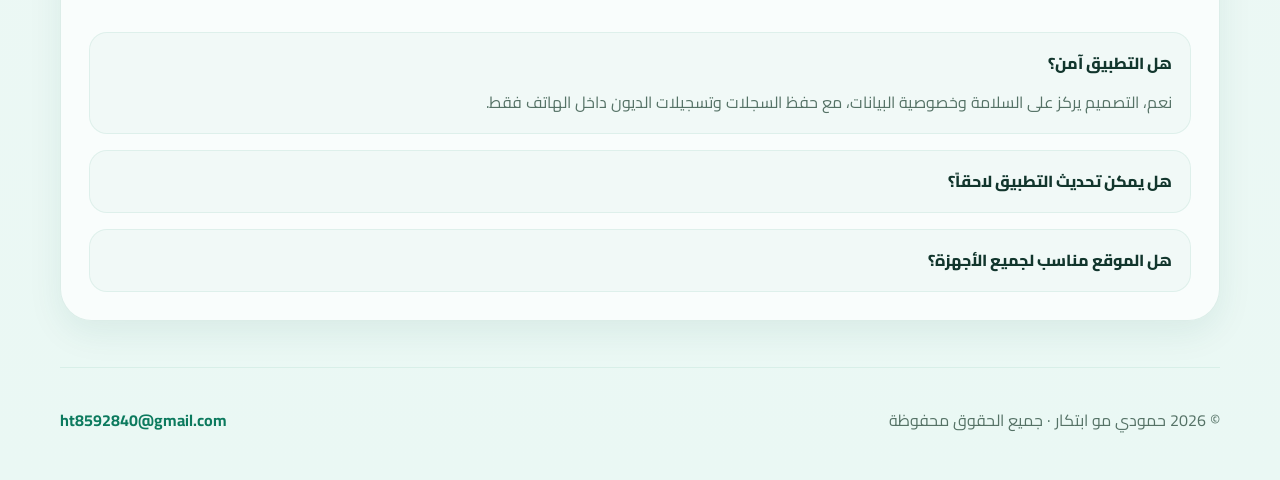
==== commit 9b0b756f: "Update website, add APK and version checker" ====
--- a/index.html
+++ b/index.html
@@ -1,224 +1,262 @@
-<!DOCTYPE html>
+﻿<!DOCTYPE html>
 <html lang="ar" dir="rtl">
-<head>
-<meta charset="utf-8">
-<meta name="viewport" content="width=device-width, initial-scale=1, viewport-fit=cover">
-<!-- ملاحظة: اسم العلامة "حمودي مو ابتكار" يظهر في عدة أماكن. لتغييره استخدم Ctrl+H في VS Code. -->
-<title>تطبيقات حمودي مو ابتكار | دفتر ديون المكتبة وتطبيقات عملية أخرى</title>
-<meta name="description" content="حمودي مو ابتكار: تطبيقات أندرويد بسيطة وسريعة تحل مشكلة حقيقية. أول تطبيق: دفتر ديون المكتبة لتسجيل ديون الزبائن ومتابعة المدفوعات بالعربية والإنجليزية واللوغندية.">
-<meta name="keywords" content="حمودي مو ابتكار, تطبيقات أندرويد, دفتر ديون, تطبيق ديون المكتبة, تسجيل ديون الزبائن">
-<link rel="canonical" href="https://ht8592840-crypto.github.io/hamoudi-moe-library-debts/">
-<meta property="og:type" content="website">
-<meta property="og:title" content="تطبيقات حمودي مو ابتكار">
-<meta property="og:description" content="تطبيقات بسيطة وعملية للأعمال الصغيرة. أول تطبيق: دفتر ديون المكتبة.">
-<meta property="og:url" content="https://ht8592840-crypto.github.io/hamoudi-moe-library-debts/">
-<meta property="og:locale" content="ar_AR">
-<meta name="theme-color" content="#1f6f5c">
-<link rel="icon" href="data:image/svg+xml,%3Csvg xmlns='http://www.w3.org/2000/svg' viewBox='0 0 100 100'%3E%3Ctext y='.9em' font-size='90'%3E📚%3C/text%3E%3C/svg%3E">
-<link rel="preconnect" href="https://fonts.googleapis.com">
-<link rel="preconnect" href="https://fonts.gstatic.com" crossorigin>
-<link href="https://fonts.googleapis.com/css2?family=Cairo:wght@400;600;800&display=swap" rel="stylesheet">
-<script type="application/ld+json">
-{"@context":"https://schema.org","@graph":[
-{"@type":"Organization","name":"حمودي مو ابتكار","alternateName":"Hamoudi Mo Ibtikar","url":"https://ht8592840-crypto.github.io/hamoudi-moe-library-debts/"},
-{"@type":"SoftwareApplication","name":"دفتر ديون المكتبة","operatingSystem":"Android","applicationCategory":"BusinessApplication","description":"تطبيق لتسجيل ديون زبائن المكتبات والمحلات ومتابعة المدفوع وغير المدفوع.","inLanguage":["ar","en","lg"],"publisher":{"@type":"Organization","name":"حمودي مو ابتكار"}},
-{"@type":"FAQPage","mainEntity":[
-{"@type":"Question","name":"هل أحتاج إنترنت لاستخدام التطبيق؟","acceptedAnswer":{"@type":"Answer","text":"تُحفظ بياناتك في حسابك وتتزامن عند توفر الإنترنت، ويمكنك التسجيل مؤقتاً دون اتصال ثم تُرفع البيانات تلقائياً."}},
-{"@type":"Question","name":"هل بياناتي خاصة؟","acceptedAnswer":{"@type":"Answer","text":"نعم، لكل مستخدم حسابه ولا يصل أحد إلى بياناتك غيرك، ويمكنك إضافة قفل برمز PIN أو بصمة."}},
-{"@type":"Question","name":"هل يدعم الدفع الجزئي؟","acceptedAnswer":{"@type":"Answer","text":"نعم، سجّل أي دفعة جزئية وسيُحسب المتبقي تلقائياً."}},
-{"@type":"Question","name":"هل التطبيق مجاني؟","acceptedAnswer":{"@type":"Answer","text":"سيُعلَن السعر على صفحة التطبيق في Google Play عند النشر."}}]}
-]}
-</script>
-<style>
-:root{--bg:#f7f5f0;--card:#fff;--tx:#1f2430;--mut:#667085;--pri:#1f6f5c;--onp:#fff;--red:#c0392b;--grn:#1e8449;--bd:#e5e1d8;box-sizing:border-box;padding-top:env(safe-area-inset-top,0px);padding-bottom:env(safe-area-inset-bottom,0px)}
-@media(prefers-color-scheme:dark){:root:not([data-theme="light"]){--bg:#14171c;--card:#1d2128;--tx:#eceef2;--mut:#98a0ad;--pri:#3fb59a;--onp:#0b1613;--red:#e0554a;--grn:#2fa05a;--bd:#2b313b;color-scheme:dark}}
-:root[data-theme="dark"]{--bg:#14171c;--card:#1d2128;--tx:#eceef2;--mut:#98a0ad;--pri:#3fb59a;--onp:#0b1613;--red:#e0554a;--grn:#2fa05a;--bd:#2b313b;color-scheme:dark}
-*{box-sizing:border-box}html{scroll-behavior:smooth;scroll-padding-top:70px}
-body{margin:0;background:var(--bg);color:var(--tx);font-family:'Cairo',system-ui,-apple-system,"Segoe UI",Tahoma,Arial,sans-serif;line-height:1.8}
-a{color:var(--pri)}
-.w{max-width:1000px;margin:0 auto;padding:0 18px}
-header{position:sticky;top:0;z-index:5;background:var(--bg);border-bottom:1px solid var(--bd)}
-header .w{display:flex;justify-content:space-between;align-items:center;gap:10px;padding-top:10px;padding-bottom:10px}
-.logo{font-weight:800;font-size:19px;text-decoration:none;color:var(--tx)}
-nav{display:flex;gap:16px;font-size:15px;font-weight:600}nav a{text-decoration:none;color:var(--mut)}nav a:hover{color:var(--pri)}
-.btn{display:inline-block;background:var(--pri);color:var(--onp);padding:12px 24px;border-radius:12px;font-weight:700;text-decoration:none;border:0;font-family:inherit;font-size:16px}
-.btn.g{background:transparent;color:var(--pri);border:2px solid var(--pri)}
-.btn.off{opacity:.6;pointer-events:none}
-.hero{text-align:center;padding:56px 0 40px}
-h1{font-size:clamp(28px,5.5vw,46px);line-height:1.3;margin:0 0 12px}
-.hero p{color:var(--mut);font-size:18px;max-width:640px;margin:0 auto 22px}
-section{padding:34px 0}h2{font-size:27px;margin:0 0 20px;text-align:center}
-.grid{display:grid;grid-template-columns:repeat(auto-fit,minmax(250px,1fr));gap:14px}
-.card{background:var(--card);border:1px solid var(--bd);border-radius:16px;padding:18px}
-.card h3{margin:6px 0;font-size:18px}.card p{margin:0;color:var(--mut)}.ic{font-size:30px}
-.tag{display:inline-block;font-size:13px;font-weight:700;padding:2px 10px;border-radius:20px;background:var(--bd);color:var(--mut);margin-bottom:6px}
-.tag.soon{background:rgba(31,111,92,.15);color:var(--pri)}
-.app-card .btn{margin-top:12px}.app-card.ph{border-style:dashed;text-align:center;color:var(--mut)}
-.app{display:grid;grid-template-columns:1.1fr .9fr;gap:28px;align-items:center}
-.app h2{text-align:start}.app p.lead{color:var(--mut);font-size:17px}
-.mock{background:var(--card);border:1px solid var(--bd);border-radius:22px;padding:16px;box-shadow:0 10px 30px rgba(0,0,0,.08)}
-.mock .top{background:var(--pri);color:var(--onp);border-radius:14px;padding:14px;display:flex;justify-content:space-between;margin-bottom:10px}
-.it{border:1px solid var(--bd);border-radius:12px;padding:10px 12px;margin-bottom:8px}
-.it div{display:flex;justify-content:space-between}.it small{color:var(--mut);display:block}
-.st{margin-top:8px;border-radius:9px;color:#fff;text-align:center;padding:6px;font-size:14px;font-weight:700;display:block}
-.r{background:var(--red)}.p{background:var(--grn)}
-.steps{counter-reset:s}.steps .card{position:relative;padding-top:34px}
-.steps .card::before{counter-increment:s;content:counter(s);position:absolute;top:-14px;inset-inline-start:16px;background:var(--pri);color:var(--onp);width:32px;height:32px;border-radius:50%;display:grid;place-items:center;font-weight:800}
-details{background:var(--card);border:1px solid var(--bd);border-radius:12px;padding:12px 16px;margin-bottom:10px}
-summary{cursor:pointer;font-weight:700}details p{color:var(--mut);margin:8px 0 0}
-.pol{background:var(--card);border:1px solid var(--bd);border-radius:16px;padding:22px}
-.pol h3{margin:18px 0 4px;font-size:18px}.pol h3:first-of-type{margin-top:0}.pol p,.pol li{color:var(--mut);margin:4px 0}.pol ul{padding-inline-start:22px;margin:4px 0}
-footer{padding:30px 0;color:var(--mut);text-align:center;font-size:14px;border-top:1px solid var(--bd);margin-top:20px}
-footer a{color:inherit}
-@media(max-width:760px){.app{grid-template-columns:1fr}nav a:nth-child(n+3){display:none}.hero{padding:36px 0 24px}}
-</style>
-</head>
-<body>
-
-<header><div class="w">
-  <a class="logo" href="#top">📚 حمودي مو ابتكار</a>
-  <nav aria-label="التنقل الرئيسي"><a href="#apps">التطبيقات</a><a href="#library-debts">دفتر الديون</a><a href="#faq">الأسئلة</a><a href="#privacy">الخصوصية</a></nav>
-</div></header>
-
-<main id="top">
-<div class="w hero">
-  <h1>تطبيقات بسيطة وعملية<br>لأعمالك وحياتك اليومية</h1>
-  <p>نصنع في «حمودي مو ابتكار» تطبيقات أندرويد واضحة وسريعة تحل مشكلة حقيقية. ابدأ بتطبيقنا الأول: دفتر ديون المكتبة.</p>
-  <a class="btn" href="#apps">تصفّح التطبيقات</a>
-</div>
-
-<!-- ========== قائمة التطبيقات ========== -->
-<section id="apps"><div class="w">
-  <h2>تطبيقاتنا</h2>
-  <div class="grid">
-
-    <article class="card app-card">
-      <div class="ic">📚</div>
-      <span class="tag soon">قريباً على Google Play</span>
-      <h3>دفتر ديون المكتبة</h3>
-      <p>سجّل ما يأخذه كل زبون في صفحة واحدة، وتابع المدفوع وغير المدفوع.</p>
-      <a class="btn" href="#library-debts">التفاصيل</a>
-    </article>
-
-    <article class="card app-card ph">
-      <div class="ic">🛠️</div>
-      <span class="tag">قيد التطوير</span>
-      <h3>تطبيق جديد</h3>
-      <p>نعمل على تطبيق آخر، وسيظهر هنا عند جاهزيته.</p>
-    </article>
-
-  </div>
-</div></section>
-
-<!-- ========== قسم تطبيق: دفتر ديون المكتبة ========== -->
-<section id="library-debts"><div class="w">
-  <div class="app">
-    <div>
-      <h2>دفتر ديون المكتبة</h2>
-      <p class="lead">لا مزيد من الدفاتر الورقية الضائعة. اكتب اسم الزبون وهاتفه مرة واحدة، وأضف كل ما يأخذه لاحقاً في صفحته، ثم تابع المدفوع وغير المدفوع بضغطة.</p>
-      <!-- زر التحميل -->
-      <a class="btn off" id="download" href="#library-debts" aria-disabled="true">قريباً على Google Play</a>
+  <head>
+    <meta charset="UTF-8" />
+    <meta name="viewport" content="width=device-width, initial-scale=1.0" />
+    <title>حمودي مو ابتكار | منصة التطبيقات</title>
+    <meta
+      name="description"
+      content="منصة حمودي مو ابتكار لعرض وتوزيع تطبيقات آمنة ومميزة، تبدأ بتطبيق دفتر ديون المكتبة مع دعم تحديثات مستقبلية وتحميل APK مباشر."
+    />
+    <meta name="theme-color" content="#0c7a5e" />
+    <link rel="canonical" href="https://ht8592840-crypto.github.io/hamoudi-moe-library-debts/" />
+    <link rel="preconnect" href="https://fonts.googleapis.com" />
+    <link rel="preconnect" href="https://fonts.gstatic.com" crossorigin />
+    <link href="https://fonts.googleapis.com/css2?family=Cairo:wght@400;500;600;700;800&display=swap" rel="stylesheet" />
+    <link rel="stylesheet" href="style.css" />
+  </head>
+  <body>
+    <div class="page-shell">
+      <header class="topbar">
+        <div class="container nav-wrap">
+          <a href="#home" class="brand" aria-label="حمودي مو ابتكار">📚 حمودي مو ابتكار</a>
+          <nav class="nav" aria-label="التنقل الرئيسي">
+            <a href="#apps">التطبيقات</a>
+            <a href="#security">الأمان</a>
+            <a href="#updates">التحديثات</a>
+            <a href="#faq">الأسئلة</a>
+          </nav>
+          <button class="theme-toggle" type="button" aria-label="تبديل وضع اللون">
+            <span class="theme-icon">☀️</span>
+          </button>
+          <a
+            class="button button-primary header-btn"
+            href="https://ht8592840-crypto.github.io/hamoudi-moe-library-debts/app-release.apk"
+            target="_blank"
+            rel="noopener"
+          >
+            تحميل التطبيق الآن (APK)
+          </a>
+        </div>
+      </header>
+
+      <main id="home">
+        <section class="hero">
+          <div class="container hero-grid">
+            <div class="hero-copy">
+              <span class="pill">منصة تطبيقات آمنة ومهيأة للنجاح</span>
+              <h1>ننشئ تطبيقات عملية، موثوقة، وسريعة… وموجهة لتلبية احتياجاتك اليومية.</h1>
+              <p>
+                موقع حمودي مو ابتكار هو منصة مركزية لعرض تطبيقاتنا، مع تصميم فاخر، أمان عالي، وتحديثات مستمرة لضمان
+                تجربة تحميل موثوقة وآمنة للمستخدمين.
+              </p>
+
+              <div class="cta-row">
+                <a
+                  class="button button-primary large"
+                  href="https://ht8592840-crypto.github.io/hamoudi-moe-library-debts/app-release.apk"
+                  target="_blank"
+                  rel="noopener"
+                >
+                  تحميل التطبيق الآن (APK)
+                </a>
+                <a class="button button-secondary large" href="#apps">استعراض التطبيقات</a>
+              </div>
+
+              <div class="hero-stats">
+                <div><strong>100%</strong><span>أمان</span></div>
+                <div><strong>Fast</strong><span>أداء سريع</span></div>
+                <div><strong>24/7</strong><span>دعم مستمر</span></div>
+              </div>
+            </div>
+
+            <div class="hero-visual" aria-label="واجهة تطبيق دفتر ديون المكتبة">
+              <div class="device-card">
+                <div class="device-header">
+                  <span>9:41</span>
+                  <span>📱</span>
+                </div>
+                <div class="mini-app">
+                  <div class="mini-head">
+                    <span>إجمالي الديون</span>
+                    <strong>4200 ر.س</strong>
+                  </div>
+                  <ul>
+                    <li>
+                      <span>أحمد</span>
+                      <strong class="warn">1200</strong>
+                    </li>
+                    <li>
+                      <span>سارة</span>
+                      <strong class="ok">800</strong>
+                    </li>
+                    <li>
+                      <span>محمود</span>
+                      <strong class="warn">2200</strong>
+                    </li>
+                  </ul>
+                </div>
+                <div class="mini-metrics">
+                  <div>
+                    <strong>96%</strong>
+                    <small>مراقبة دقيقة</small>
+                  </div>
+                  <div>
+                    <strong>24/7</strong>
+                    <small>تتبع مستمر</small>
+                  </div>
+                </div>
+              </div>
+            </div>
+          </div>
+        </section>
+
+        <section class="trust-strip" id="security">
+          <div class="container trust-row">
+            <div class="trust-item"><span>✓</span><p>آمن 100% وخالٍ من الفيروسات</p></div>
+            <div class="trust-item"><span>✓</span><p>حفظ البيانات محلياً بدون خوادم خارجية</p></div>
+            <div class="trust-item"><span>✓</span><p>سريع وخفيف الأداء</p></div>
+          </div>
+        </section>
+
+        <section class="apps-section" id="apps">
+          <div class="container">
+            <div class="section-heading">
+              <span class="section-badge">التطبيقات</span>
+              <h2>منصة متعددة التطبيقات</h2>
+            </div>
+
+            <div class="app-grid" id="appGrid"></div>
+          </div>
+        </section>
+
+        <section class="updates-section" id="updates">
+          <div class="container update-panel">
+            <div class="update-copy">
+              <span class="section-badge">نظام التحديثات</span>
+              <h2>فحص الإصدار والتحديثات الآمنة</h2>
+            </div>
+
+            <div class="update-card">
+              <div class="version-top">
+                <span>الإصدار الحالي</span>
+                <strong id="versionName">1.0.0</strong>
+              </div>
+              <p id="releaseNotes">الإصدار الأول والحدث من تطبيق دفتر ديون المكتبة</p>
+              <div class="update-actions">
+                <a id="updateLink" class="button button-primary small" href="https://ht8592840-crypto.github.io/hamoudi-moe-library-debts/app-release.apk" target="_blank" rel="noopener">تحديث الآن</a>
+                <button id="checkUpdateBtn" class="button button-secondary small" type="button">فحص التحديثات</button>
+              </div>
+              <div id="updateStatus" class="status status-default">جاري فحص التحديثات...</div>
+            </div>
+          </div>
+        </section>
+
+        <section class="features-section">
+          <div class="container">
+            <div class="section-heading">
+              <span class="section-badge">الميزات</span>
+              <h2>تصميم متميز يخدم تجربة المستخدم وتحقيق الثقة</h2>
+            </div>
+
+            <div class="feature-grid">
+              <article class="feature-card">
+                <div class="feature-icon">🔒</div>
+                <h3>أمان وخصوصية</h3>
+                <p>كل سجل وديون المستخدم محفوظ داخل الهاتف، دون الحاجة لخوادم خارجية أو مخاطر غير ضرورية.</p>
+              </article>
+              <article class="feature-card">
+                <div class="feature-icon">⚡</div>
+                <h3>أداء سريع</h3>
+                <p>واجهات خفيفة وسريعة، مع تجربة استخدام سلسة ومريحة عبر جميع الأجهزة.</p>
+              </article>
+              <article class="feature-card">
+                <div class="feature-icon">📦</div>
+                <h3>قابلية التوسع</h3>
+                <p>هيكل الموقع مصمم بشكل مرن لإضافة تطبيقات جديدة بسهولة في أي وقت.</p>
+              </article>
+              <article class="feature-card">
+                <div class="feature-icon">📲</div>
+                <h3>تحميل مباشر</h3>
+                <p>روابط APK مباشرة وسريعة، مع ضمان للمتصفح والعميل بأن التنزيل موثوق وآمن.</p>
+              </article>
+            </div>
+          </div>
+        </section>
+
+        <section class="install-section" id="install">
+          <div class="container install-box">
+            <div class="section-heading text-start">
+              <span class="section-badge">دليل سريع</span>
+              <h2>طريقة تثبيت تطبيق APK على هاتف الأندرويد</h2>
+            </div>
+
+            <ol class="steps">
+              <li>
+                <span>1</span>
+                <div>
+                  <h3>اضغط على زر التحميل</h3>
+                  <p>اضغط على زر “تحميل التطبيق الآن (APK)” الموجود في أعلى الصفحة أو في قسم التطبيقات.</p>
+                </div>
+              </li>
+              <li>
+                <span>2</span>
+                <div>
+                  <h3>فعّل التثبيت من مصادر غير معروفة</h3>
+                  <p>في حال ظهور تنبيه، اختر السماح أو تأكيد التثبيت من هذا المصدر.</p>
+                </div>
+              </li>
+              <li>
+                <span>3</span>
+                <div>
+                  <h3>افتح الملف بعد اكتمال التنزيل</h3>
+                  <p>انتقل إلى مدير التنزيلات ثم اضغط على ملف APK لبدء التثبيت.</p>
+                </div>
+              </li>
+              <li>
+                <span>4</span>
+                <div>
+                  <h3>ابدأ التطبيق</h3>
+                  <p>بمجرد اكتمال التثبيت، اضغط على التطبيق وقم بفتح التطبيق مباشرة.</p>
+                </div>
+              </li>
+            </ol>
+          </div>
+        </section>
+
+        <section class="faq-section" id="faq">
+          <div class="container faq-box">
+            <div class="section-heading">
+              <span class="section-badge">الأسئلة الشائعة</span>
+              <h2>معلومات مهمة للمستخدمين</h2>
+            </div>
+
+            <div class="faq-list">
+              <details open>
+                <summary>هل التطبيق آمن؟</summary>
+                <p>نعم، التصميم يركز على السلامة وخصوصية البيانات، مع حفظ السجلات وتسجيلات الديون داخل الهاتف فقط.</p>
+              </details>
+              <details>
+                <summary>هل يمكن تحديث التطبيق لاحقاً؟</summary>
+                <p>نعم، الموقع يدعم نظام فحص التحديثات عبر ملف version.json، ويمكن ربط التطبيق لاحقاً بتنبيه تحديث مباشر.</p>
+              </details>
+              <details>
+                <summary>هل الموقع مناسب لجميع الأجهزة؟</summary>
+                <p>نعم، الموقع متجاوب بالكامل مع الهواتف واللوحي وأجهزة الكمبيوتر.</p>
+              </details>
+            </div>
+          </div>
+        </section>
+      </main>
+
+      <footer class="site-footer">
+        <div class="container footer-wrap">
+          <p>© <span id="year"></span> حمودي مو ابتكار · جميع الحقوق محفوظة</p>
+          <a href="mailto:ht8592840@gmail.com">ht8592840@gmail.com</a>
+        </div>
+      </footer>
     </div>
-    <div class="mock" aria-label="مثال توضيحي لصفحة زبون">
-      <div class="top"><div><small>المتبقي عليه</small><br><b>100 ر.س</b></div><div>زبون تجريبي</div></div>
-      <div class="it"><div><b>دفاتر وأقلام</b><b style="color:var(--red)">100 ر.س</b></div><small>الأحد، 1 نوفمبر 2026</small><span class="st r">لم يدفع بعد</span></div>
-      <div class="it"><div><b>حقيبة مدرسية</b><b style="color:var(--grn)">50 ر.س</b></div><small>السبت، 31 أكتوبر 2026</small><span class="st p">تم الدفع ✓</span></div>
-    </div>
-  </div>
-
-  <h2 style="margin-top:46px">المزايا</h2>
-  <div class="grid">
-    <div class="card"><div class="ic">👤</div><h3>صفحة لكل زبون</h3><p>الاسم والهاتف مرة واحدة، وكل ما يأخذه لاحقاً يُسجَّل في نفس الصفحة دون تكرار.</p></div>
-    <div class="card"><div class="ic">🔴🟢</div><h3>أحمر وأخضر</h3><p>زر أحمر لما لم يُدفع بعد، وأخضر عند الدفع، فترى حالة كل سجل بنظرة.</p></div>
-    <div class="card"><div class="ic">💵</div><h3>دفع جزئي</h3><p>سجّل ما دفعه الزبون من المبلغ ويُحسب المتبقي تلقائياً، مع زر «تسديد الكل».</p></div>
-    <div class="card"><div class="ic">📅</div><h3>تاريخ استحقاق وتنبيه</h3><p>حدد موعد السداد ويصلك إشعار بالدفعات المستحقة أو المتأخرة.</p></div>
-    <div class="card"><div class="ic">📄</div><h3>كشف حساب وواتساب</h3><p>شارك كشف الزبون كنص أو PDF، وأرسل له تذكيراً جاهزاً عبر واتساب.</p></div>
-    <div class="card"><div class="ic">🔒</div><h3>خصوصية ونسخ احتياطي</h3><p>حساب خاص بك، وقفل برمز PIN أو بصمة، ونسخة احتياطية وتصدير إلى Excel.</p></div>
-    <div class="card"><div class="ic">🌍</div><h3>ثلاث لغات</h3><p>العربية والإنجليزية واللوغندية، وتتغير لغة التطبيق واتجاهه تلقائياً.</p></div>
-    <div class="card"><div class="ic">💱</div><h3>عملتك أنت</h3><p>اختر العملة التي تناسبك من الإعدادات.</p></div>
-  </div>
-
-  <h2 style="margin-top:46px">كيف يعمل؟</h2>
-  <div class="grid steps">
-    <div class="card"><h3>أنشئ حسابك</h3><p>سجّل بالبريد وكلمة المرور في دقيقة.</p></div>
-    <div class="card"><h3>أضف زبونك</h3><p>اكتب الاسم والهاتف، أو اخترهما من جهات الاتصال.</p></div>
-    <div class="card"><h3>سجّل وتابع</h3><p>أضف الأشياء والمبالغ، وحوّل الأحمر إلى أخضر عند السداد.</p></div>
-  </div>
-</div></section>
-
-<!-- ========== الأسئلة الشائعة ========== -->
-<section id="faq"><div class="w">
-  <h2>أسئلة شائعة</h2>
-  <details><summary>هل أحتاج إنترنت لاستخدام التطبيق؟</summary><p>تُحفظ بياناتك في حسابك وتتزامن عند توفر الإنترنت، ويمكنك التسجيل مؤقتاً دون اتصال ثم تُرفع البيانات تلقائياً.</p></details>
-  <details><summary>هل بياناتي خاصة؟</summary><p>نعم، لكل مستخدم حسابه ولا يصل أحد إلى بياناتك غيرك، ويمكنك إضافة قفل برمز PIN أو بصمة.</p></details>
-  <details><summary>هل يدعم الدفع الجزئي؟</summary><p>نعم، سجّل أي دفعة جزئية وسيُحسب المتبقي تلقائياً.</p></details>
-  <details><summary>هل التطبيق مجاني؟</summary><p>سيُعلَن السعر على صفحة التطبيق في Google Play عند النشر.</p></details>
-  <details><summary>نسيت كلمة المرور، ماذا أفعل؟</summary><p>من شاشة الدخول اضغط «نسيت كلمة المرور؟» وأدخل بريدك، وسيصلك رابط لإعادة التعيين (تفقد الرسائل غير المرغوبة أيضاً).</p></details>
-</div></section>
-
-<!-- ========== سياسة الخصوصية ========== -->
-<section id="privacy"><div class="w">
-  <h2>سياسة الخصوصية</h2>
-  <div class="pol">
-    <p><b>تطبيق: دفتر ديون المكتبة · آخر تحديث: نوفمبر 2026</b></p>
-
-    <h3>1) ما البيانات التي نجمعها؟</h3>
-    <ul>
-      <li><b>بيانات الحساب:</b> البريد الإلكتروني وكلمة المرور، وتُدار عبر خدمة Firebase Authentication من Google. لا نرى كلمة مرورك.</li>
-      <li><b>البيانات التي تُدخلها أنت:</b> أسماء الزبائن وأرقام هواتفهم، وما أخذوه من أشياء ومبالغها وتواريخها، والدفعات وتواريخ الاستحقاق.</li>
-      <li><b>على جهازك فقط:</b> اختيار العملة، وبصمة مشفّرة لرمز PIN إن فعّلت القفل. ولا يُرسل الرمز إلينا.</li>
-    </ul>
-
-    <h3>2) كيف نستخدمها؟</h3>
-    <p>نستخدمها فقط لتشغيل التطبيق: عرض سجلاتك، وحساب المتبقي، ومزامنتها بين أجهزتك، وإرسال تنبيهات الاستحقاق. لا نبيع بياناتك ولا نشاركها لأغراض دعائية.</p>
-
-    <h3>3) أين تُخزَّن؟</h3>
-    <p>تُخزَّن في قاعدة بيانات Cloud Firestore من Google، داخل حسابك الخاص، وقواعد الأمان تمنع أي مستخدم من الوصول إلى بيانات غيره. تُنقل البيانات عبر اتصال مشفّر.</p>
-
-    <h3>4) الأذونات</h3>
-    <ul>
-      <li><b>الإنترنت:</b> للمزامنة وتسجيل الدخول.</li>
-      <li><b>الإشعارات:</b> لتنبيهك بالدفعات المستحقة.</li>
-      <li><b>البصمة:</b> اختيارية لقفل التطبيق.</li>
-      <li><b>جهات الاتصال:</b> لا نطلب إذناً عاماً، ونقرأ فقط الاسم والرقم الذي تختاره بنفسك.</li>
-    </ul>
-
-    <h3>5) المشاركة مع جهات أخرى</h3>
-    <p>مزوّد الخدمة الوحيد هو Google (Firebase). وما تشاركه من كشوف الحساب أو الملفات أو رسائل واتساب يتم بقرارك أنت عبر التطبيق الذي تختاره.</p>
-
-    <h3>6) الإعلانات</h3>
-    <p>لا يعرض التطبيق إعلانات حالياً ولا يستخدم أدوات تتبع للتسويق. وإن تغيّر ذلك سنحدّث هذه الصفحة قبل التطبيق.</p>
-
-    <h3>7) الاحتفاظ بالبيانات وحذفها</h3>
-    <p>يمكنك حذف أي سجل أو زبون من داخل التطبيق، فتُحذف بياناته. ولطلب حذف حسابك كاملاً تواصل معنا عبر وسيلة التواصل أدناه.</p>
-
-    <h3>8) بيانات الآخرين</h3>
-    <p>أنت المسؤول عن بيانات زبائنك التي تُدخلها، وعليك استخدامها وفق القوانين المحلية.</p>
-
-    <h3>9) الأطفال</h3>
-    <p>التطبيق غير موجّه للأطفال دون 13 عاماً.</p>
-
-    <h3>10) التغييرات</h3>
-    <p>قد نحدّث هذه السياسة، وسيظهر تاريخ آخر تحديث أعلاها.</p>
-
-    <h3>11) التواصل</h3>
-    <p id="contact-line">للتواصل: عبر البريد الإلكتروني أدناه.</p>
-  </div>
-</div></section>
-</main>
-
-<footer><div class="w">© <span id="yr">2026</span> حمودي مو ابتكار · جميع الحقوق محفوظة<br><small id="contact-foot"></small></div></footer>
-
-<script>
-/* ===== إعدادات التواصل ===== */
-var CONTACT_EMAIL = "ht8592840@gmail.com";
-
-document.getElementById("yr").textContent = new Date().getFullYear();
-if (CONTACT_EMAIL) {
-  var a = '<a href="mailto:' + CONTACT_EMAIL + '">' + CONTACT_EMAIL + '</a>';
-  document.getElementById("contact-line").innerHTML = "للتواصل: " + a;
-  document.getElementById("contact-foot").innerHTML = "للتواصل: " + a;
-}
-</script>
-</body>
+
+    <script src="script.js"></script>
+  </body>
 </html>
--- a/style.css
+++ b/style.css
@@ -0,0 +1,759 @@
+:root {
+  --bg: #f4f8f7;
+  --bg-strong: #eaf8f4;
+  --card: rgba(255, 255, 255, 0.7);
+  --card-strong: #ffffff;
+  --text: #12362d;
+  --muted: #557266;
+  --primary: #0c7a5e;
+  --primary-dark: #085b49;
+  --accent: #9be7cf;
+  --success: #19b872;
+  --surface: #e7f5f0;
+  --border: rgba(12, 122, 94, 0.12);
+  --shadow: 0 28px 60px rgba(11, 52, 45, 0.12);
+  --shadow-soft: 0 12px 35px rgba(14, 86, 71, 0.08);
+  --radius-xl: 32px;
+  --radius-lg: 22px;
+  --radius-md: 18px;
+}
+
+body.dark {
+  --bg: #081a16;
+  --bg-strong: #0d2924;
+  --card: rgba(15, 26, 23, 0.82);
+  --card-strong: #10251f;
+  --text: #edf9f5;
+  --muted: #b5d3ca;
+  --primary: #49d0a4;
+  --primary-dark: #8fe8c1;
+  --accent: rgba(73, 208, 164, 0.18);
+  --success: #3de0a6;
+  --surface: rgba(17, 34, 31, 0.9);
+  --border: rgba(154, 225, 203, 0.15);
+  --shadow: 0 28px 60px rgba(0, 0, 0, 0.35);
+}
+
+* {
+  box-sizing: border-box;
+}
+
+html {
+  scroll-behavior: smooth;
+}
+
+body {
+  margin: 0;
+  font-family: 'Cairo', sans-serif;
+  background: radial-gradient(circle at top, rgba(63, 192, 161, 0.18), transparent 25%), linear-gradient(180deg, var(--bg) 0%, var(--bg-strong) 100%);
+  color: var(--text);
+  line-height: 1.8;
+}
+
+img {
+  max-width: 100%;
+}
+
+a {
+  text-decoration: none;
+}
+
+button,
+input,
+select {
+  font: inherit;
+}
+
+.page-shell {
+  min-height: 100vh;
+}
+
+.container {
+  width: min(1160px, calc(100% - 32px));
+  margin: 0 auto;
+}
+
+.topbar {
+  position: sticky;
+  top: 0;
+  z-index: 50;
+  backdrop-filter: blur(12px);
+  background: rgba(244, 248, 247, 0.78);
+  border-bottom: 1px solid rgba(12, 122, 94, 0.08);
+}
+
+body.dark .topbar {
+  background: rgba(8, 26, 22, 0.82);
+  border-bottom-color: rgba(154, 225, 203, 0.08);
+}
+
+.nav-wrap {
+  display: flex;
+  align-items: center;
+  justify-content: space-between;
+  gap: 18px;
+  padding: 18px 0;
+}
+
+.brand {
+  color: var(--text);
+  font-weight: 800;
+  font-size: clamp(1.15rem, 1.8vw, 1.45rem);
+}
+
+.nav {
+  display: flex;
+  align-items: center;
+  gap: 22px;
+}
+
+.nav a {
+  color: var(--muted);
+  font-weight: 700;
+}
+
+.nav a:hover {
+  color: var(--primary);
+}
+
+.theme-toggle {
+  border: 1px solid var(--border);
+  background: var(--card);
+  color: var(--text);
+  width: 42px;
+  height: 42px;
+  border-radius: 12px;
+  cursor: pointer;
+}
+
+.button {
+  display: inline-flex;
+  align-items: center;
+  justify-content: center;
+  border-radius: 16px;
+  padding: 0.9rem 1.5rem;
+  font-weight: 800;
+  transition: transform 0.2s ease, box-shadow 0.2s ease;
+  border: 0;
+}
+
+.button:hover {
+  transform: translateY(-1px);
+}
+
+.button-primary {
+  background: linear-gradient(135deg, var(--primary) 0%, #18a57f 100%);
+  color: #fff;
+  box-shadow: 0 14px 28px rgba(12, 122, 94, 0.2);
+}
+
+.button-secondary {
+  background: rgba(12, 122, 94, 0.08);
+  color: var(--primary);
+  border: 1px solid rgba(12, 122, 94, 0.12);
+}
+
+.button.small {
+  padding: 0.8rem 1.2rem;
+  font-size: 0.96rem;
+}
+
+.button.large {
+  padding: 1.1rem 1.7rem;
+  font-size: 1.03rem;
+}
+
+.hero {
+  padding: 72px 0 32px;
+}
+
+.hero-grid {
+  display: grid;
+  grid-template-columns: 1.08fr 0.92fr;
+  align-items: center;
+  gap: 40px;
+}
+
+.pill,
+.section-badge {
+  display: inline-flex;
+  align-items: center;
+  justify-content: center;
+  background: rgba(12, 122, 94, 0.08);
+  color: var(--primary);
+  border: 1px solid rgba(12, 122, 94, 0.1);
+  border-radius: 999px;
+  padding: 0.5rem 0.9rem;
+  font-size: 0.82rem;
+  font-weight: 800;
+}
+
+.hero-copy h1 {
+  margin: 18px 0 16px;
+  font-size: clamp(2.2rem, 4vw, 4.4rem);
+  line-height: 1.25;
+  letter-spacing: -0.04em;
+}
+
+.hero-copy p {
+  margin: 0;
+  max-width: 620px;
+  color: var(--muted);
+  font-size: 1.08rem;
+}
+
+.cta-row {
+  display: flex;
+  flex-wrap: wrap;
+  gap: 14px;
+  margin-top: 28px;
+}
+
+.hero-stats {
+  display: flex;
+  flex-wrap: wrap;
+  gap: 18px;
+  margin-top: 26px;
+}
+
+.hero-stats div {
+  min-width: 120px;
+  padding: 12px 14px;
+  background: rgba(255, 255, 255, 0.28);
+  border: 1px solid var(--border);
+  border-radius: 16px;
+}
+
+.hero-stats strong {
+  display: block;
+  font-size: 1.25rem;
+  color: var(--text);
+}
+
+.hero-stats span {
+  color: var(--muted);
+  font-size: 0.8rem;
+}
+
+.hero-visual {
+  display: flex;
+  justify-content: center;
+}
+
+.device-card {
+  width: min(100%, 430px);
+  padding: 20px 18px 18px;
+  border-radius: 36px;
+  background: linear-gradient(180deg, #0f5f4c 0%, #0b433a 100%);
+  box-shadow: var(--shadow);
+}
+
+.device-header {
+  color: rgba(255, 255, 255, 0.9);
+  display: flex;
+  justify-content: space-between;
+  align-items: center;
+  font-weight: 700;
+  margin-bottom: 16px;
+}
+
+.mini-app {
+  background: rgba(255, 255, 255, 0.96);
+  border-radius: 24px;
+  padding: 18px 16px;
+}
+
+.mini-head {
+  display: flex;
+  justify-content: space-between;
+  gap: 12px;
+  align-items: center;
+  color: var(--muted);
+  font-size: 0.82rem;
+  margin-bottom: 18px;
+}
+
+.mini-head strong {
+  color: var(--text);
+  font-size: 1.2rem;
+}
+
+.mini-app ul {
+  list-style: none;
+  margin: 0;
+  padding: 0;
+  display: grid;
+  gap: 12px;
+}
+
+.mini-app li {
+  display: flex;
+  align-items: center;
+  justify-content: space-between;
+  padding: 12px 10px;
+  border-radius: 14px;
+  background: #f4f8f7;
+  color: var(--text);
+  font-weight: 700;
+}
+
+.mini-app .warn {
+  color: #d96a42;
+}
+
+.mini-app .ok {
+  color: #1ca467;
+}
+
+.mini-metrics {
+  display: grid;
+  grid-template-columns: repeat(2, minmax(0, 1fr));
+  gap: 12px;
+  margin-top: 16px;
+}
+
+.mini-metrics div {
+  background: rgba(255, 255, 255, 0.14);
+  border: 1px solid rgba(255, 255, 255, 0.08);
+  color: rgba(255, 255, 255, 0.9);
+  border-radius: 18px;
+  padding: 14px 12px;
+  text-align: center;
+}
+
+.mini-metrics strong {
+  display: block;
+  font-size: 1.3rem;
+}
+
+.mini-metrics small {
+  font-size: 0.76rem;
+  color: rgba(255, 255, 255, 0.72);
+}
+
+.trust-strip {
+  padding: 16px 0 0;
+}
+
+.trust-row {
+  display: grid;
+  grid-template-columns: repeat(3, minmax(0, 1fr));
+  gap: 18px;
+}
+
+.trust-item {
+  display: flex;
+  align-items: center;
+  justify-content: center;
+  gap: 12px;
+  background: var(--card);
+  border: 1px solid var(--border);
+  border-radius: 20px;
+  padding: 18px 16px;
+  box-shadow: var(--shadow-soft);
+}
+
+.trust-item span {
+  width: 32px;
+  height: 32px;
+  display: inline-flex;
+  align-items: center;
+  justify-content: center;
+  border-radius: 50%;
+  background: rgba(25, 184, 114, 0.12);
+  color: var(--success);
+  font-weight: 800;
+}
+
+.trust-item p {
+  margin: 0;
+  font-weight: 700;
+  color: var(--text);
+}
+
+.apps-section,
+.updates-section,
+.features-section,
+.install-section,
+.faq-section {
+  padding-top: 80px;
+}
+
+.section-heading {
+  margin-bottom: 28px;
+  text-align: center;
+}
+
+.text-start {
+  text-align: start;
+}
+
+.section-heading h2 {
+  margin: 12px 0 0;
+  font-size: clamp(1.9rem, 2.5vw, 2.8rem);
+}
+
+.app-grid {
+  display: grid;
+  grid-template-columns: repeat(3, minmax(0, 1fr));
+  gap: 22px;
+}
+
+.app-card {
+  position: relative;
+  overflow: hidden;
+  background: var(--card);
+  border: 1px solid var(--border);
+  border-radius: var(--radius-lg);
+  box-shadow: var(--shadow-soft);
+  padding: 22px 20px 18px;
+}
+
+.app-card::before {
+  content: "";
+  position: absolute;
+  inset: 0 0 auto 0;
+  height: 6px;
+  background: linear-gradient(135deg, var(--primary) 0%, #18a57f 100%);
+}
+
+.app-icon {
+  width: 62px;
+  height: 62px;
+  display: inline-flex;
+  justify-content: center;
+  align-items: center;
+  background: rgba(12, 122, 94, 0.08);
+  border-radius: 18px;
+  font-size: 2rem;
+  margin-bottom: 18px;
+}
+
+.app-header {
+  display: flex;
+  align-items: center;
+  justify-content: space-between;
+  gap: 8px;
+  margin-bottom: 10px;
+}
+
+.version-pill {
+  background: rgba(25, 184, 114, 0.1);
+  color: var(--primary);
+  padding: 0.35rem 0.7rem;
+  border-radius: 999px;
+  font-size: 0.76rem;
+  font-weight: 800;
+}
+
+.app-card h3 {
+  margin: 0 0 10px;
+  font-size: 1.4rem;
+}
+
+.app-card p {
+  margin: 0 0 18px;
+  color: var(--muted);
+}
+
+.card-footer {
+  display: flex;
+  align-items: center;
+  justify-content: space-between;
+  gap: 6px;
+  margin-top: 8px;
+}
+
+.status-badge {
+  color: var(--primary);
+  background: rgba(12, 122, 94, 0.08);
+  border: 1px solid rgba(12, 122, 94, 0.1);
+  border-radius: 10px;
+  padding: 0.5rem 0.7rem;
+  font-size: 0.76rem;
+  font-weight: 800;
+}
+
+.update-panel {
+  display: grid;
+  grid-template-columns: 0.9fr 1.1fr;
+  gap: 20px;
+  padding: 28px;
+  background: var(--card);
+  border: 1px solid var(--border);
+  border-radius: var(--radius-xl);
+  box-shadow: var(--shadow-soft);
+}
+
+.update-copy h2 {
+  margin: 12px 0 0;
+  font-size: clamp(1.9rem, 2.5vw, 2.8rem);
+}
+
+.update-card {
+  background: linear-gradient(135deg, rgba(12, 122, 94, 0.06), rgba(73, 208, 164, 0.08));
+  border: 1px solid rgba(12, 122, 94, 0.08);
+  border-radius: 22px;
+  padding: 22px;
+}
+
+.version-top {
+  display: flex;
+  align-items: center;
+  justify-content: space-between;
+  gap: 12px;
+  margin-bottom: 10px;
+  color: var(--muted);
+  font-weight: 700;
+}
+
+.version-top strong {
+  font-size: 1.4rem;
+  color: var(--primary);
+}
+
+.update-card p {
+  margin: 0;
+  color: var(--muted);
+}
+
+.update-actions {
+  display: flex;
+  align-items: center;
+  justify-content: space-between;
+  flex-wrap: wrap;
+  gap: 12px;
+  margin-top: 18px;
+}
+
+.status {
+  display: inline-flex;
+  align-items: center;
+  justify-content: center;
+  min-height: 42px;
+  margin-top: 18px;
+  padding: 0.7rem 0.9rem;
+  border-radius: 12px;
+  font-size: 0.9rem;
+  font-weight: 800;
+}
+
+.status-default {
+  background: rgba(12, 122, 94, 0.08);
+  color: var(--primary);
+}
+
+.status-success {
+  background: rgba(25, 184, 114, 0.12);
+  color: #0d8e4f;
+}
+
+.feature-grid {
+  display: grid;
+  grid-template-columns: repeat(4, minmax(0, 1fr));
+  gap: 20px;
+}
+
+.feature-card {
+  background: var(--card);
+  border: 1px solid var(--border);
+  border-radius: 22px;
+  padding: 24px 18px;
+  box-shadow: var(--shadow-soft);
+}
+
+.feature-icon {
+  width: 58px;
+  height: 58px;
+  display: inline-flex;
+  align-items: center;
+  justify-content: center;
+  background: rgba(12, 122, 94, 0.08);
+  border-radius: 18px;
+  font-size: 2rem;
+}
+
+.feature-card h3 {
+  margin: 16px 0 8px;
+  font-size: 1.25rem;
+}
+
+.feature-card p {
+  margin: 0;
+  color: var(--muted);
+}
+
+.install-box,
+.faq-box {
+  background: var(--card);
+  border: 1px solid var(--border);
+  border-radius: var(--radius-xl);
+  box-shadow: var(--shadow-soft);
+  padding: 28px;
+}
+
+.steps {
+  list-style: none;
+  margin: 0;
+  padding: 0;
+  display: grid;
+  gap: 18px;
+}
+
+.steps li {
+  display: grid;
+  grid-template-columns: 60px 1fr;
+  gap: 18px;
+  align-items: start;
+  padding: 18px 16px;
+  background: rgba(12, 122, 94, 0.03);
+  border: 1px solid rgba(12, 122, 94, 0.08);
+  border-radius: 18px;
+}
+
+.steps li span {
+  width: 52px;
+  height: 52px;
+  display: inline-flex;
+  align-items: center;
+  justify-content: center;
+  border-radius: 50%;
+  background: linear-gradient(135deg, var(--primary) 0%, #18a57f 100%);
+  color: #fff;
+  font-weight: 800;
+}
+
+.steps h3 {
+  margin: 0 0 6px;
+  font-size: 1.12rem;
+}
+
+.steps p,
+.faq-list p {
+  margin: 0;
+  color: var(--muted);
+}
+
+.faq-list {
+  display: grid;
+  gap: 16px;
+}
+
+.faq-list details {
+  background: rgba(12, 122, 94, 0.03);
+  border: 1px solid rgba(12, 122, 94, 0.08);
+  border-radius: 18px;
+  padding: 16px 18px;
+}
+
+.faq-list summary {
+  cursor: pointer;
+  font-weight: 800;
+  list-style: none;
+}
+
+.faq-list summary::-webkit-details-marker {
+  display: none;
+}
+
+.faq-list p {
+  margin-top: 10px;
+}
+
+.site-footer {
+  padding: 46px 0 30px;
+}
+
+.footer-wrap {
+  display: flex;
+  justify-content: space-between;
+  align-items: center;
+  flex-wrap: wrap;
+  gap: 12px;
+  border-top: 1px solid rgba(12, 122, 94, 0.08);
+  padding-top: 22px;
+  color: var(--muted);
+}
+
+.footer-wrap a {
+  color: var(--primary);
+  font-weight: 700;
+}
+
+@media (max-width: 980px) {
+  .hero-grid,
+  .update-panel,
+  .feature-grid,
+  .app-grid {
+    grid-template-columns: 1fr 1fr;
+  }
+
+  .hero-grid,
+  .update-panel {
+    grid-template-columns: 1fr;
+  }
+
+  .hero-copy {
+    text-align: center;
+  }
+
+  .hero-copy p {
+    margin-inline: auto;
+  }
+
+  .cta-row,
+  .hero-stats {
+    justify-content: center;
+  }
+
+  .app-grid {
+    grid-template-columns: repeat(2, minmax(0, 1fr));
+  }
+}
+
+@media (max-width: 720px) {
+  .nav-wrap {
+    flex-wrap: wrap;
+    justify-content: center;
+  }
+
+  .nav {
+    width: 100%;
+    justify-content: center;
+    flex-wrap: wrap;
+    gap: 12px 18px;
+  }
+
+  .header-btn,
+  .button.large {
+    width: 100%;
+  }
+
+  .trust-row,
+  .feature-grid,
+  .app-grid {
+    grid-template-columns: 1fr;
+  }
+
+  .button {
+    width: 100%;
+  }
+
+  .cta-row,
+  .update-actions {
+    flex-direction: column;
+  }
+
+  .status {
+    width: 100%;
+  }
+
+  .steps li {
+    grid-template-columns: 1fr;
+  }
+
+  .footer-wrap {
+    justify-content: center;
+    text-align: center;
+  }
+}
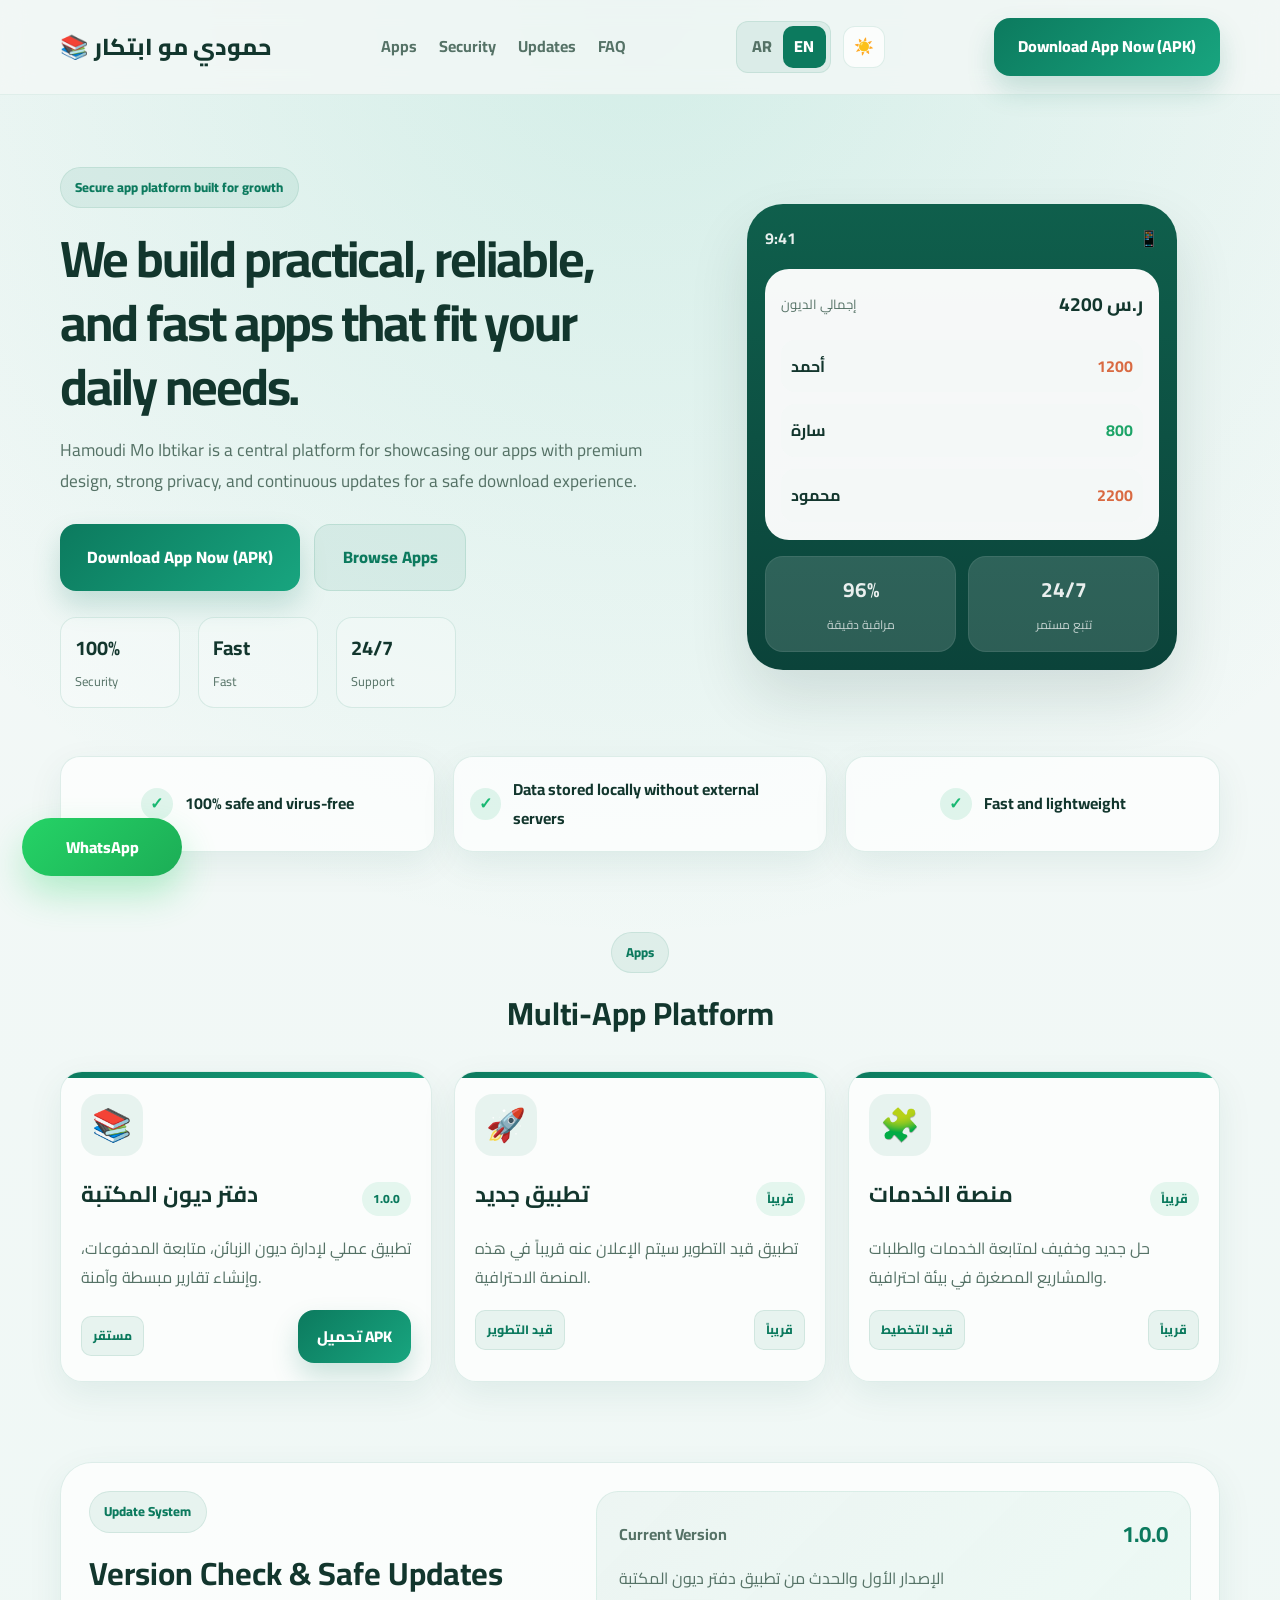
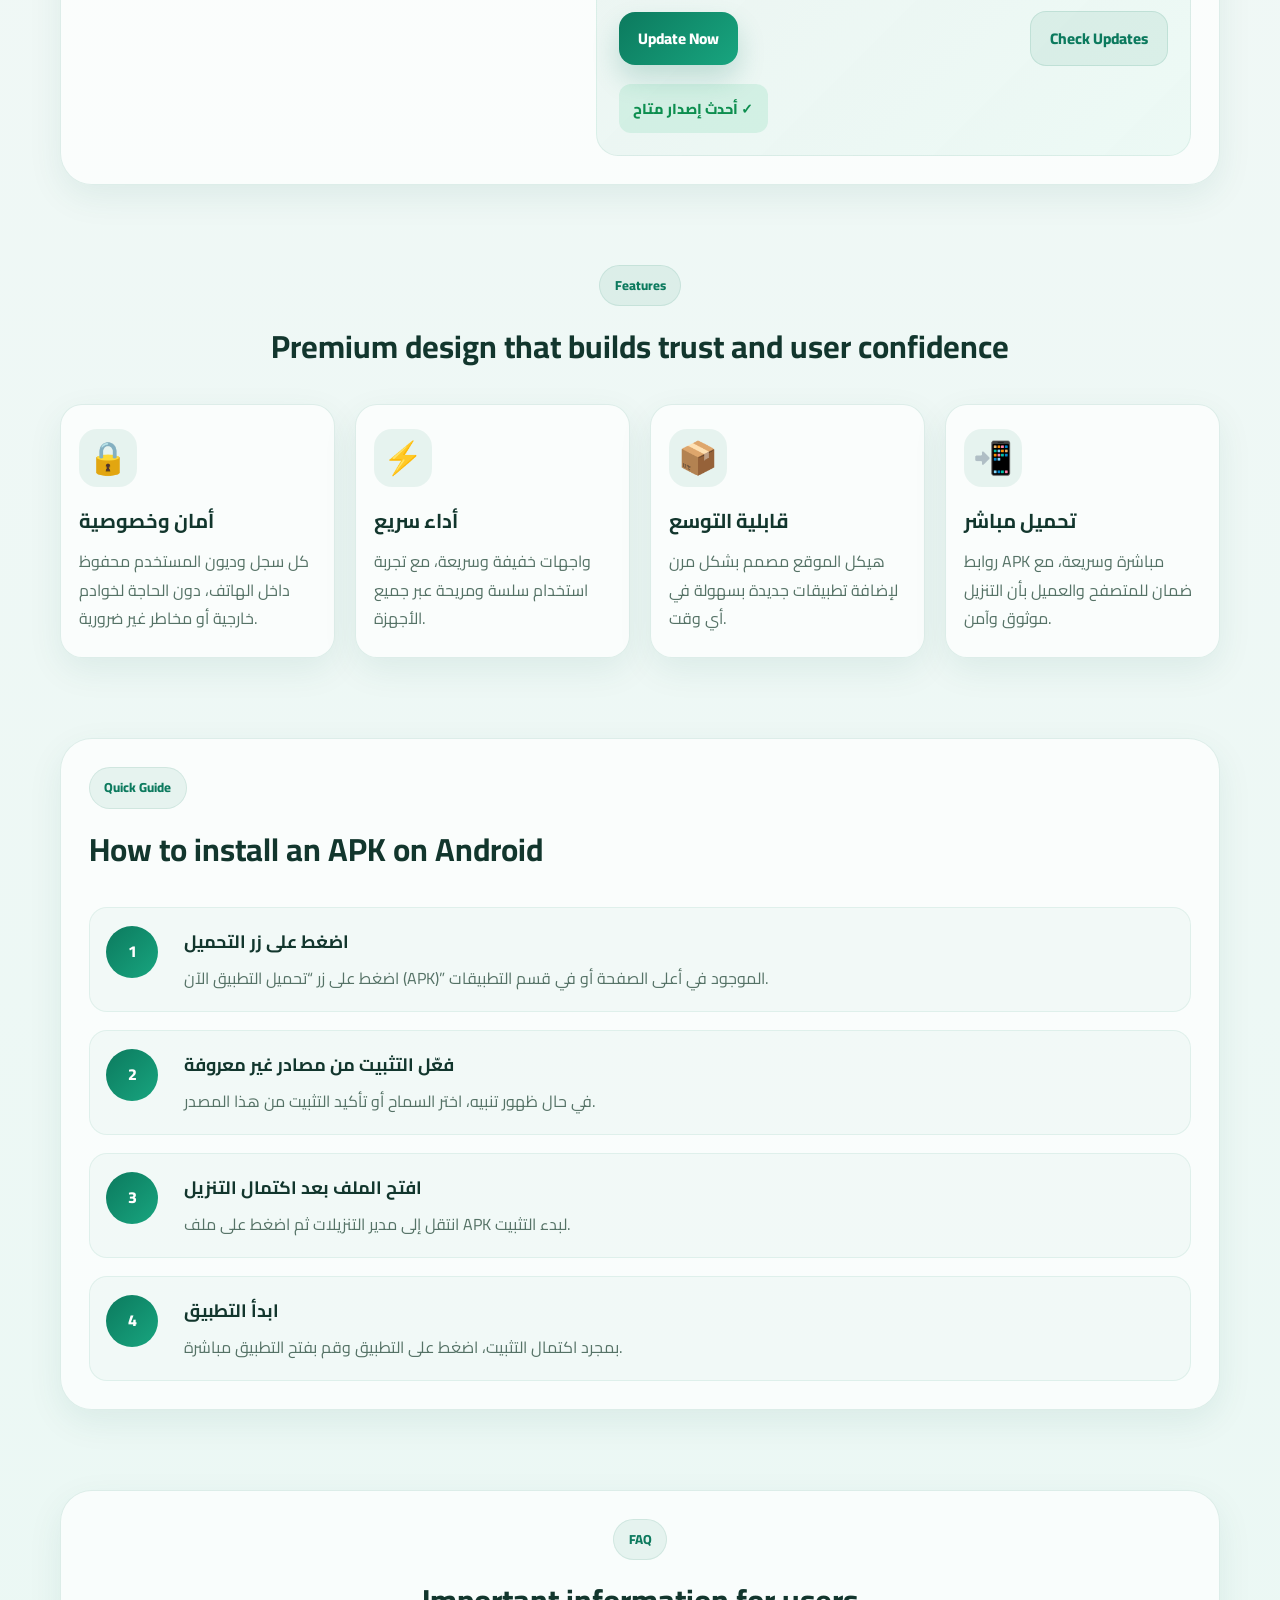
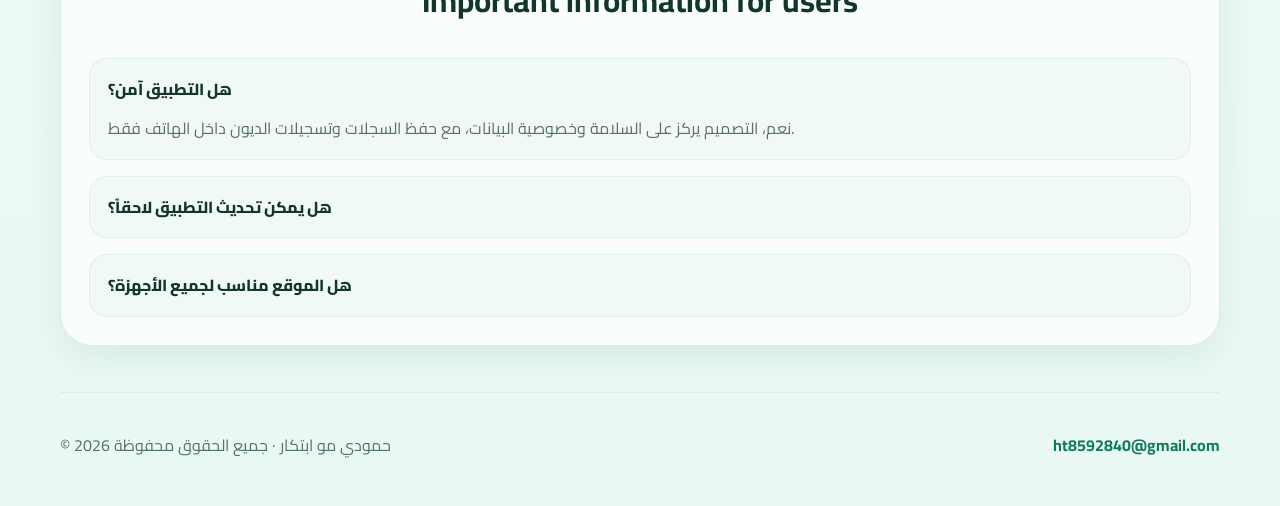
==== commit ea4a3855: "Add WhatsApp contact, business services section, and auto-language support" ====
--- a/index.html
+++ b/index.html
@@ -21,19 +21,26 @@
         <div class="container nav-wrap">
           <a href="#home" class="brand" aria-label="حمودي مو ابتكار">📚 حمودي مو ابتكار</a>
           <nav class="nav" aria-label="التنقل الرئيسي">
-            <a href="#apps">التطبيقات</a>
-            <a href="#security">الأمان</a>
-            <a href="#updates">التحديثات</a>
-            <a href="#faq">الأسئلة</a>
+            <a href="#apps" data-i18n="nav_apps">التطبيقات</a>
+            <a href="#security" data-i18n="nav_security">الأمان</a>
+            <a href="#updates" data-i18n="nav_updates">التحديثات</a>
+            <a href="#faq" data-i18n="nav_faq">الأسئلة</a>
           </nav>
-          <button class="theme-toggle" type="button" aria-label="تبديل وضع اللون">
-            <span class="theme-icon">☀️</span>
-          </button>
+          <div class="nav-actions">
+            <div class="lang-switcher" aria-label="تبديل اللغة">
+              <button class="lang-btn active" type="button" data-lang="ar">AR</button>
+              <button class="lang-btn" type="button" data-lang="en">EN</button>
+            </div>
+            <button class="theme-toggle" type="button" aria-label="تبديل وضع اللون">
+              <span class="theme-icon">☀️</span>
+            </button>
+          </div>
           <a
             class="button button-primary header-btn"
             href="https://ht8592840-crypto.github.io/hamoudi-moe-library-debts/app-release.apk"
             target="_blank"
             rel="noopener"
+            data-i18n="download_now"
           >
             تحميل التطبيق الآن (APK)
           </a>
@@ -44,9 +51,9 @@
         <section class="hero">
           <div class="container hero-grid">
             <div class="hero-copy">
-              <span class="pill">منصة تطبيقات آمنة ومهيأة للنجاح</span>
-              <h1>ننشئ تطبيقات عملية، موثوقة، وسريعة… وموجهة لتلبية احتياجاتك اليومية.</h1>
-              <p>
+              <span class="pill" data-i18n="hero_badge">منصة تطبيقات آمنة ومهيأة للنجاح</span>
+              <h1 data-i18n="hero_title">ننشئ تطبيقات عملية، موثوقة، وسريعة… وموجهة لتلبية احتياجاتك اليومية.</h1>
+              <p data-i18n="hero_text">
                 موقع حمودي مو ابتكار هو منصة مركزية لعرض تطبيقاتنا، مع تصميم فاخر، أمان عالي، وتحديثات مستمرة لضمان
                 تجربة تحميل موثوقة وآمنة للمستخدمين.
               </p>
@@ -57,16 +64,17 @@
                   href="https://ht8592840-crypto.github.io/hamoudi-moe-library-debts/app-release.apk"
                   target="_blank"
                   rel="noopener"
+                  data-i18n="download_now"
                 >
                   تحميل التطبيق الآن (APK)
                 </a>
-                <a class="button button-secondary large" href="#apps">استعراض التطبيقات</a>
+                <a class="button button-secondary large" href="#apps" data-i18n="browse_apps">استعراض التطبيقات</a>
               </div>
 
               <div class="hero-stats">
-                <div><strong>100%</strong><span>أمان</span></div>
-                <div><strong>Fast</strong><span>أداء سريع</span></div>
-                <div><strong>24/7</strong><span>دعم مستمر</span></div>
+                <div><strong>100%</strong><span data-i18n="stat_security">أمان</span></div>
+                <div><strong>Fast</strong><span data-i18n="stat_speed">أداء سريع</span></div>
+                <div><strong>24/7</strong><span data-i18n="stat_support">دعم مستمر</span></div>
               </div>
             </div>
 
@@ -113,17 +121,17 @@
 
         <section class="trust-strip" id="security">
           <div class="container trust-row">
-            <div class="trust-item"><span>✓</span><p>آمن 100% وخالٍ من الفيروسات</p></div>
-            <div class="trust-item"><span>✓</span><p>حفظ البيانات محلياً بدون خوادم خارجية</p></div>
-            <div class="trust-item"><span>✓</span><p>سريع وخفيف الأداء</p></div>
+            <div class="trust-item"><span>✓</span><p data-i18n="trust_safe">آمن 100% وخالٍ من الفيروسات</p></div>
+            <div class="trust-item"><span>✓</span><p data-i18n="trust_private">حفظ البيانات محلياً بدون خوادم خارجية</p></div>
+            <div class="trust-item"><span>✓</span><p data-i18n="trust_fast">سريع وخفيف الأداء</p></div>
           </div>
         </section>
 
         <section class="apps-section" id="apps">
           <div class="container">
             <div class="section-heading">
-              <span class="section-badge">التطبيقات</span>
-              <h2>منصة متعددة التطبيقات</h2>
+              <span class="section-badge" data-i18n="apps_badge">التطبيقات</span>
+              <h2 data-i18n="apps_title">منصة متعددة التطبيقات</h2>
             </div>
 
             <div class="app-grid" id="appGrid"></div>
@@ -133,21 +141,21 @@
         <section class="updates-section" id="updates">
           <div class="container update-panel">
             <div class="update-copy">
-              <span class="section-badge">نظام التحديثات</span>
-              <h2>فحص الإصدار والتحديثات الآمنة</h2>
+              <span class="section-badge" data-i18n="updates_badge">نظام التحديثات</span>
+              <h2 data-i18n="updates_title">فحص الإصدار والتحديثات الآمنة</h2>
             </div>
 
             <div class="update-card">
               <div class="version-top">
-                <span>الإصدار الحالي</span>
+                <span data-i18n="current_version">الإصدار الحالي</span>
                 <strong id="versionName">1.0.0</strong>
               </div>
               <p id="releaseNotes">الإصدار الأول والحدث من تطبيق دفتر ديون المكتبة</p>
               <div class="update-actions">
-                <a id="updateLink" class="button button-primary small" href="https://ht8592840-crypto.github.io/hamoudi-moe-library-debts/app-release.apk" target="_blank" rel="noopener">تحديث الآن</a>
-                <button id="checkUpdateBtn" class="button button-secondary small" type="button">فحص التحديثات</button>
-              </div>
-              <div id="updateStatus" class="status status-default">جاري فحص التحديثات...</div>
+                <a id="updateLink" class="button button-primary small" href="https://ht8592840-crypto.github.io/hamoudi-moe-library-debts/app-release.apk" target="_blank" rel="noopener" data-i18n="update_now">تحديث الآن</a>
+                <button id="checkUpdateBtn" class="button button-secondary small" type="button" data-i18n="check_updates">فحص التحديثات</button>
+              </div>
+              <div id="updateStatus" class="status status-default" data-i18n="checking_updates">جاري فحص التحديثات...</div>
             </div>
           </div>
         </section>
@@ -155,8 +163,8 @@
         <section class="features-section">
           <div class="container">
             <div class="section-heading">
-              <span class="section-badge">الميزات</span>
-              <h2>تصميم متميز يخدم تجربة المستخدم وتحقيق الثقة</h2>
+              <span class="section-badge" data-i18n="features_badge">الميزات</span>
+              <h2 data-i18n="features_title">تصميم متميز يخدم تجربة المستخدم وتحقيق الثقة</h2>
             </div>
 
             <div class="feature-grid">
@@ -187,8 +195,8 @@
         <section class="install-section" id="install">
           <div class="container install-box">
             <div class="section-heading text-start">
-              <span class="section-badge">دليل سريع</span>
-              <h2>طريقة تثبيت تطبيق APK على هاتف الأندرويد</h2>
+              <span class="section-badge" data-i18n="install_badge">دليل سريع</span>
+              <h2 data-i18n="install_title">طريقة تثبيت تطبيق APK على هاتف الأندرويد</h2>
             </div>
 
             <ol class="steps">
@@ -227,8 +235,8 @@
         <section class="faq-section" id="faq">
           <div class="container faq-box">
             <div class="section-heading">
-              <span class="section-badge">الأسئلة الشائعة</span>
-              <h2>معلومات مهمة للمستخدمين</h2>
+              <span class="section-badge" data-i18n="faq_badge">الأسئلة الشائعة</span>
+              <h2 data-i18n="faq_title">معلومات مهمة للمستخدمين</h2>
             </div>
 
             <div class="faq-list">
@@ -257,6 +265,16 @@
       </footer>
     </div>
 
+    <a
+      class="whatsapp-float"
+      href="https://wa.me/256749961480?text=%D9%85%D8%B3%D9%84%D8%A7%D9%85%20%D8%B9%D9%84%D9%8A%D9%83%D9%85%D9%8A%20%D8%A3%D8%B1%D9%8A%D8%AF%20%D9%85%D9%84%D8%AF%D8%B9%D9%85%20%D9%88%D8%A7%D9%84%D8%86%D8%A7%D9%84%D8%A7%D8%AA%20%D8%A7%D9%84%D8%AA%D9%82%D8%8A%20%D9%88%D8%A7%D9%84%D8%8C%D8%81%D9%80%D9%8A%D9%85%20%D9%81%D9%84%D8%85%20%D8%A7%D9%84%D9%85%D9%87%20%D8%A5%D8%B3%D8%AA%D9%81%D8%A7%D8%82%D8%A7%D8%95%D9%8A%20%D8%A7%D9%84%D8%AA%D9%82%D8%A7%D9%82%20%D9%88%D8%A7%D9%84%D8%AF%D8%B9%D9%85%D8%8C%D9%84%20%D8%8A%D9%84%D8%AA%D9%82%D9%8A%20%D8%A7%D9%84%D8%84%D8%B1%D9%89%20%D8%A7%D9%84%D9%86%D8%A7%D8%B1%D8%AF%20%D9%88%D9%84%D8%84%D8%B4%D9%83%D8%8A%D8%8C%20%D9%88%D8%A7%D9%84%D8%8A%D8%8E%D8%89%D8%A9%20%D8%A7%D9%84%D8%95%D8%A7%D8%B1%D8%AA%D8%A9."
+      target="_blank"
+      rel="noopener"
+      aria-label="تواصل عبر واتساب"
+    >
+      WhatsApp
+    </a>
+
     <script src="script.js"></script>
   </body>
 </html>
--- a/style.css
+++ b/style.css
@@ -126,6 +126,35 @@
   cursor: pointer;
 }
 
+.nav-actions {
+  display: flex;
+  align-items: center;
+  gap: 12px;
+}
+
+.lang-switcher {
+  display: flex;
+  background: rgba(12, 122, 94, 0.08);
+  border: 1px solid rgba(12, 122, 94, 0.1);
+  border-radius: 12px;
+  padding: 4px;
+}
+
+.lang-btn {
+  border: 0;
+  background: transparent;
+  color: var(--muted);
+  border-radius: 10px;
+  padding: 0.4rem 0.7rem;
+  cursor: pointer;
+  font-weight: 800;
+}
+
+.lang-btn.active {
+  background: var(--primary);
+  color: #fff;
+}
+
 .button {
   display: inline-flex;
   align-items: center;
@@ -680,6 +709,23 @@
   font-weight: 700;
 }
 
+.whatsapp-float {
+  position: fixed;
+  left: 22px;
+  bottom: 24px;
+  z-index: 70;
+  display: inline-flex;
+  align-items: center;
+  justify-content: center;
+  min-width: 160px;
+  padding: 0.9rem 1.2rem;
+  border-radius: 999px;
+  background: linear-gradient(135deg, #25d366 0%, #1cad56 100%);
+  color: #fff;
+  font-weight: 800;
+  box-shadow: 0 18px 36px rgba(37, 211, 102, 0.3);
+}
+
 @media (max-width: 980px) {
   .hero-grid,
   .update-panel,
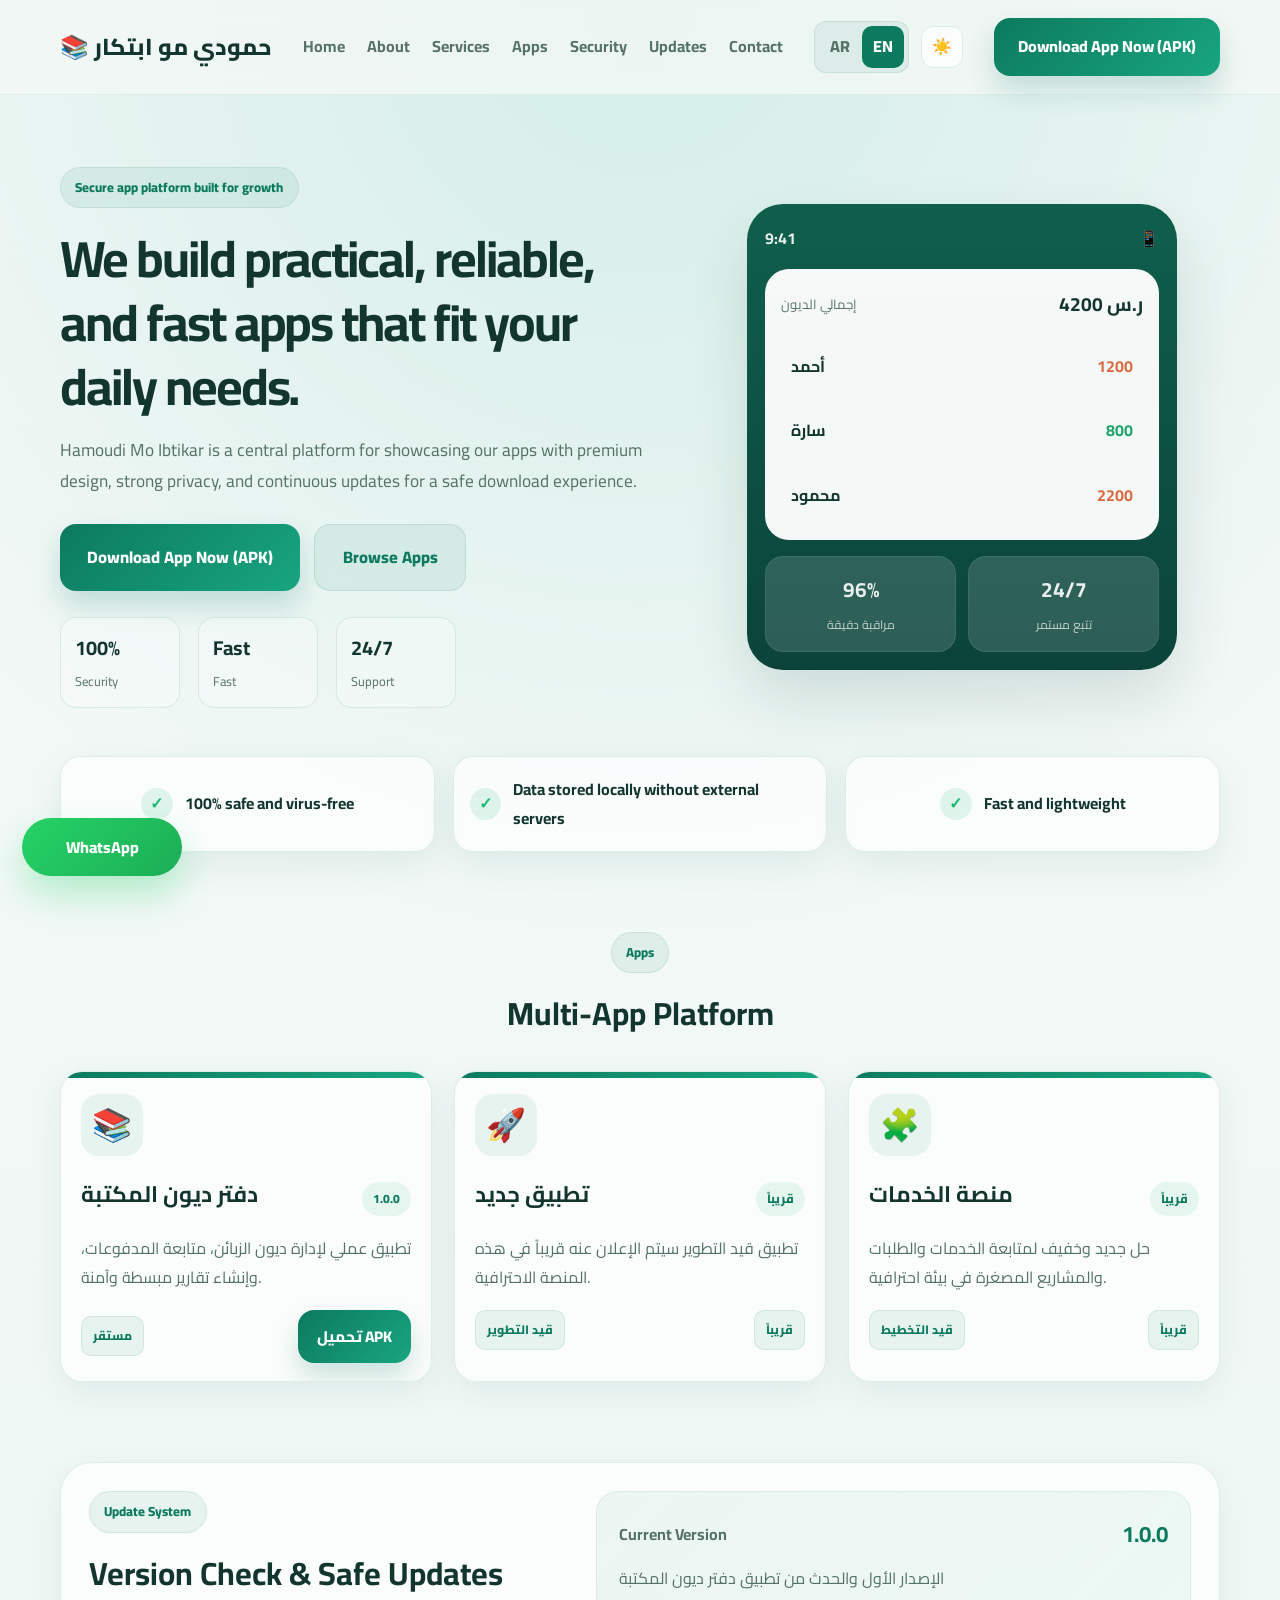
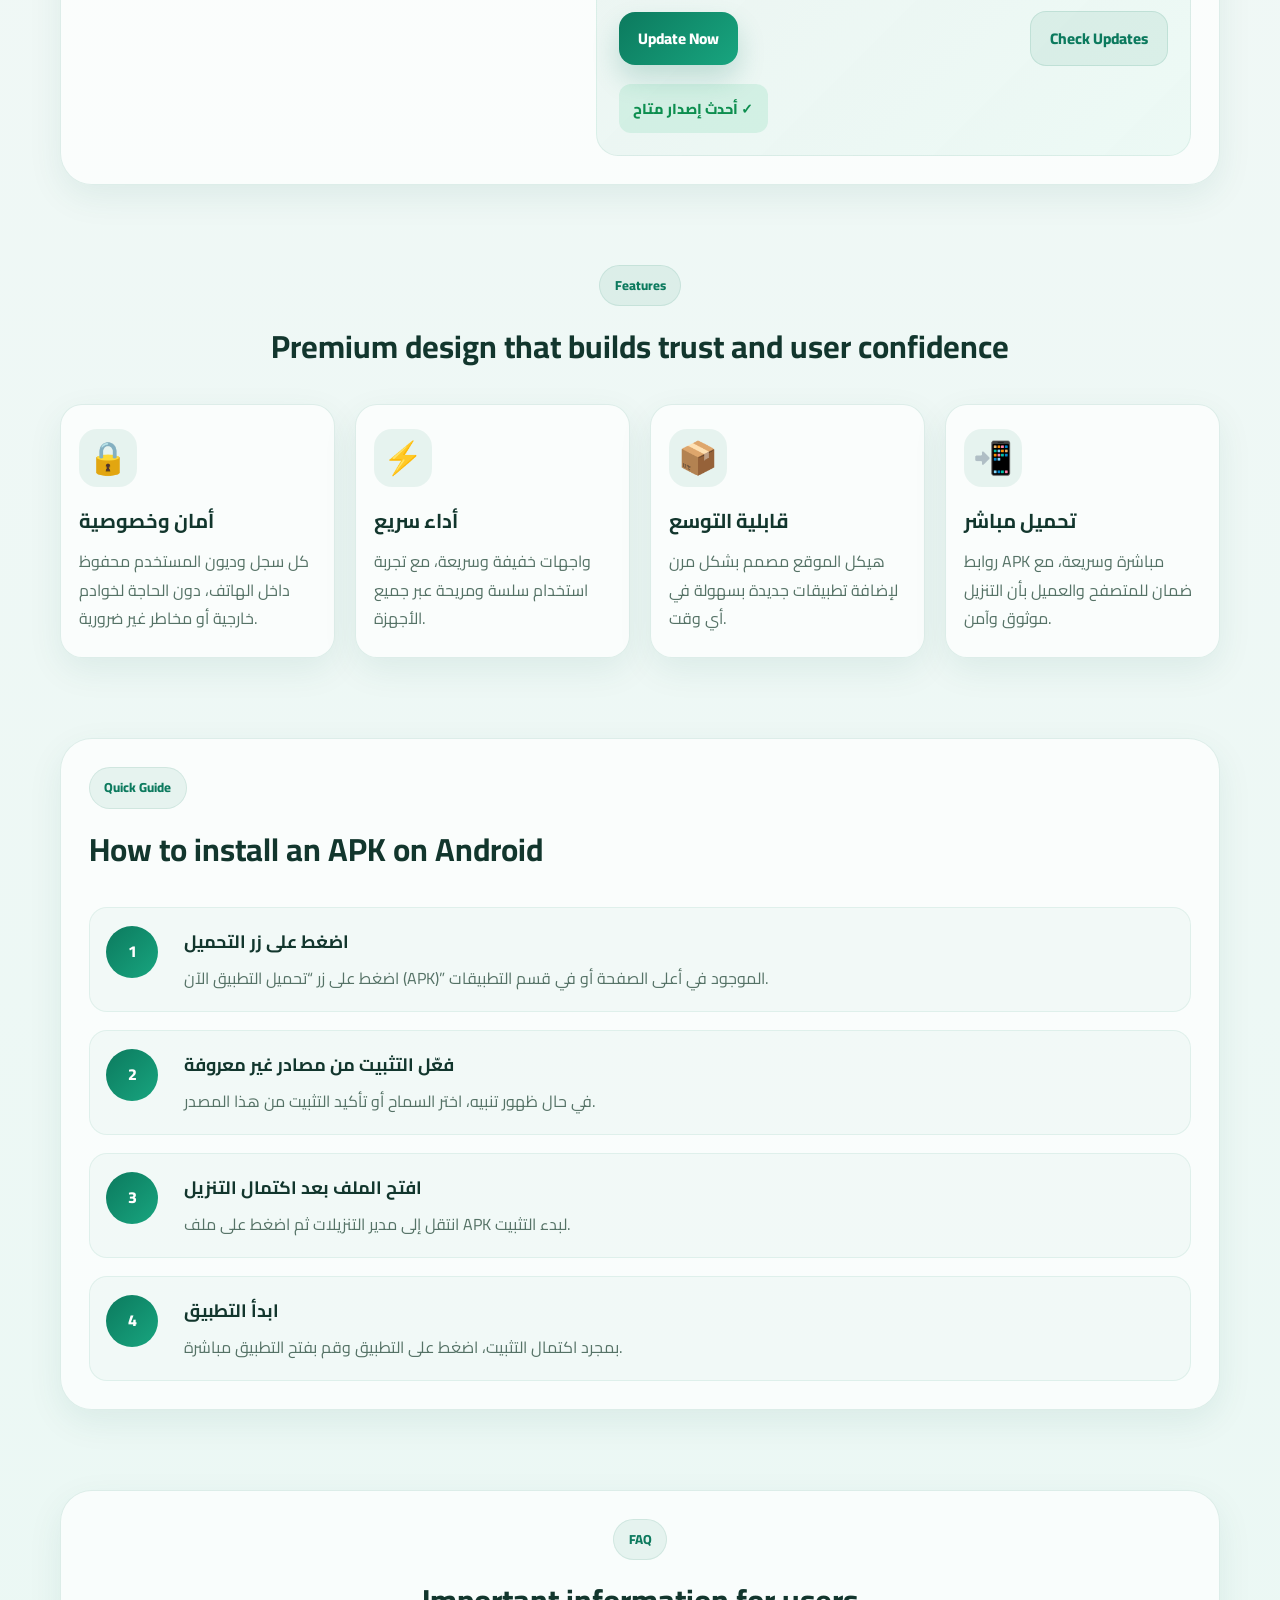
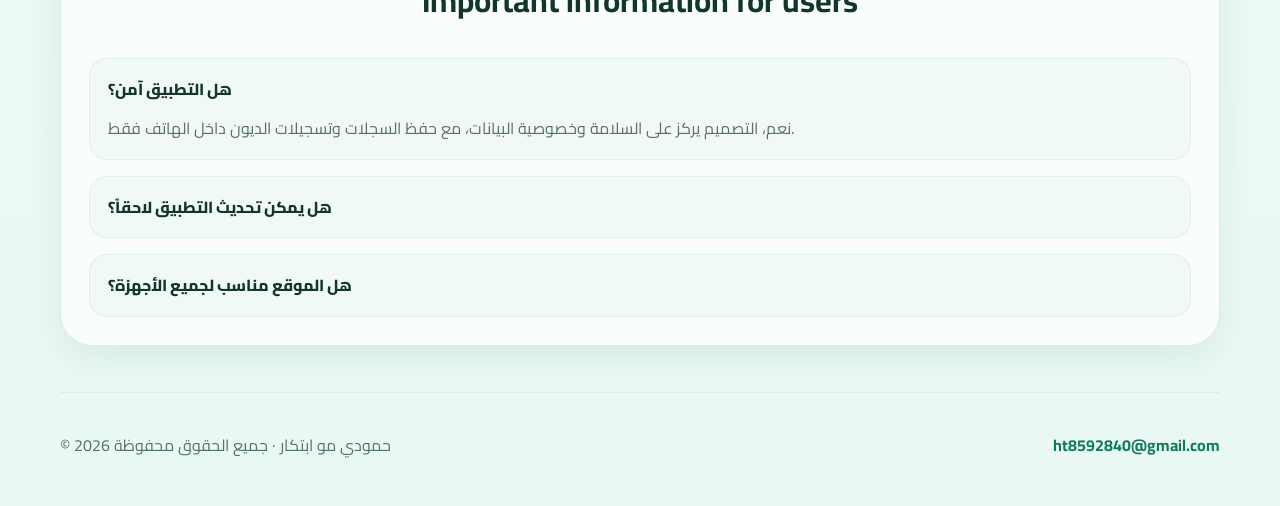
==== commit 9fc8f451: "تمت إضافة الصفحات الأساسية الاحترافية، والآن سأتحقق من أنها تُعرض بشكل صحيح عبر الخادم المحلي وتعمل " ====
--- a/index.html
+++ b/index.html
@@ -21,10 +21,13 @@
         <div class="container nav-wrap">
           <a href="#home" class="brand" aria-label="حمودي مو ابتكار">📚 حمودي مو ابتكار</a>
           <nav class="nav" aria-label="التنقل الرئيسي">
+            <a href="index.html" data-i18n="nav_home">الرئيسية</a>
+            <a href="about.html" data-i18n="nav_about">من نحن</a>
+            <a href="services.html" data-i18n="nav_services">الخدمات</a>
             <a href="#apps" data-i18n="nav_apps">التطبيقات</a>
             <a href="#security" data-i18n="nav_security">الأمان</a>
             <a href="#updates" data-i18n="nav_updates">التحديثات</a>
-            <a href="#faq" data-i18n="nav_faq">الأسئلة</a>
+            <a href="contact.html" data-i18n="nav_contact">تواصل</a>
           </nav>
           <div class="nav-actions">
             <div class="lang-switcher" aria-label="تبديل اللغة">
--- a/style.css
+++ b/style.css
@@ -798,8 +798,216 @@
     grid-template-columns: 1fr;
   }
 
-  .footer-wrap {
-    justify-content: center;
-    text-align: center;
-  }
-}
+.page-hero {
+  padding: 72px 0 32px;
+}
+
+.page-breadcrumb {
+  display: flex;
+  justify-content: center;
+  gap: 10px;
+  flex-wrap: wrap;
+  margin-bottom: 24px;
+  color: var(--muted);
+  font-weight: 700;
+}
+
+.page-breadcrumb a {
+  color: var(--primary);
+}
+
+.page-banner {
+  text-align: center;
+  padding: 34px 24px 18px;
+  background: linear-gradient(180deg, rgba(12, 122, 94, 0.05), rgba(12, 122, 94, 0.02));
+  border: 1px solid var(--border);
+  border-radius: var(--radius-xl);
+  box-shadow: var(--shadow-soft);
+}
+
+.page-banner h1 {
+  margin: 18px 0 12px;
+  font-size: clamp(2.1rem, 4vw, 4rem);
+}
+
+.page-banner p {
+  margin: 0 auto;
+  max-width: 760px;
+  color: var(--muted);
+  font-size: 1.08rem;
+}
+
+.content-panel {
+  padding-top: 32px;
+}
+
+.content-panel .section-heading {
+  margin-bottom: 24px;
+}
+
+.info-grid,
+.value-grid,
+.service-grid,
+.contact-grid,
+.metric-grid {
+  display: grid;
+  gap: 22px;
+}
+
+.info-grid {
+  grid-template-columns: repeat(3, minmax(0, 1fr));
+}
+
+.value-grid {
+  grid-template-columns: repeat(3, minmax(0, 1fr));
+}
+
+.metric-grid {
+  grid-template-columns: repeat(4, minmax(0, 1fr));
+}
+
+.service-grid {
+  grid-template-columns: repeat(3, minmax(0, 1fr));
+}
+
+.contact-grid {
+  grid-template-columns: repeat(2, minmax(0, 1fr));
+}
+
+.info-card,
+.value-card,
+.service-card,
+.contact-card,
+.metric-card {
+  background: var(--card);
+  border: 1px solid var(--border);
+  border-radius: 22px;
+  padding: 24px 20px;
+  box-shadow: var(--shadow-soft);
+}
+
+.info-card .feature-icon,
+.value-card .feature-icon,
+.service-card .feature-icon,
+.metric-card .feature-icon {
+  margin-bottom: 18px;
+}
+
+.info-card h3,
+.value-card h3,
+.service-card h3,
+.contact-card h3,
+.metric-card h3 {
+  margin: 0 0 10px;
+  font-size: 1.3rem;
+}
+
+.info-card p,
+.value-card p,
+.service-card p,
+.contact-card p,
+.metric-card p,
+.contact-list li,
+.contact-list a {
+  color: var(--muted);
+}
+
+.value-card ul,
+.contact-list {
+  list-style: none;
+  margin: 18px 0 0;
+  padding: 0;
+  display: grid;
+  gap: 12px;
+}
+
+.contact-list li {
+  display: flex;
+  align-items: center;
+  gap: 12px;
+  font-weight: 700;
+}
+
+.contact-list a {
+  text-decoration: none;
+}
+
+.contact-form {
+  display: grid;
+  gap: 16px;
+}
+
+.field {
+  display: grid;
+  gap: 8px;
+}
+
+.field label {
+  font-weight: 700;
+  color: var(--text);
+}
+
+.field input,
+.field textarea {
+  width: 100%;
+  border: 1px solid var(--border);
+  background: rgba(255, 255, 255, 0.22);
+  border-radius: 16px;
+  padding: 0.9rem 1rem;
+  color: var(--text);
+  resize: vertical;
+}
+
+.page-cta {
+  margin-top: 36px;
+  padding: 28px;
+  background: linear-gradient(135deg, rgba(12, 122, 94, 0.08), rgba(73, 208, 164, 0.08));
+  border: 1px solid var(--border);
+  border-radius: var(--radius-xl);
+  text-align: center;
+}
+
+.page-cta h2 {
+  margin: 0 0 12px;
+  font-size: clamp(1.8rem, 3vw, 2.8rem);
+}
+
+.page-cta p {
+  margin: 0 auto 20px;
+  max-width: 720px;
+  color: var(--muted);
+}
+
+.page-cta .cta-row {
+  justify-content: center;
+}
+
+@media (max-width: 980px) {
+  .info-grid,
+  .value-grid,
+  .service-grid,
+  .metric-grid,
+  .contact-grid {
+    grid-template-columns: 1fr 1fr;
+  }
+}
+
+@media (max-width: 720px) {
+  .info-grid,
+  .value-grid,
+  .service-grid,
+  .metric-grid,
+  .contact-grid {
+    grid-template-columns: 1fr;
+  }
+}
+
+@media (max-width: 720px) {
+  .page-banner {
+    padding: 26px 18px 14px;
+  }
+
+  .page-cta {
+    padding: 22px 16px;
+  }
+}
